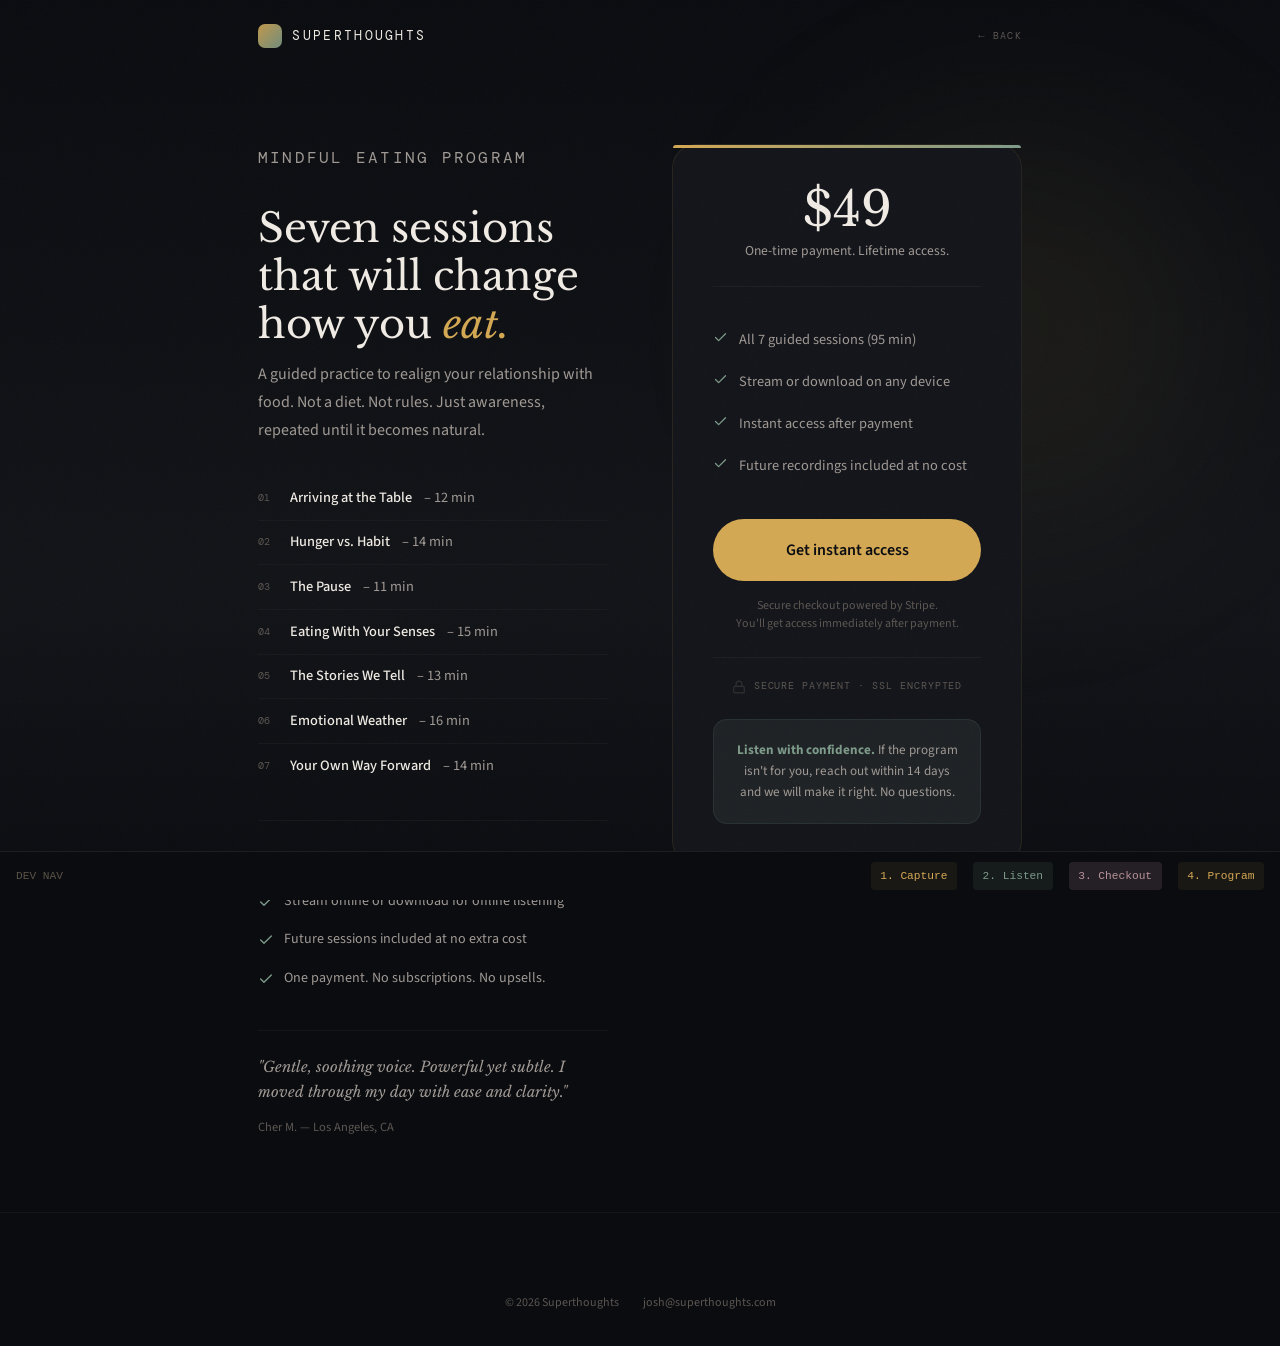
==== checkout.html @ 3130cc43 "Initial commit — Mindful Eating by Superthoughts Premium redesign of the Superthoughts Mindful Eatin" ====
<!DOCTYPE html>
<html lang="en">
<head>
  <meta charset="UTF-8">
  <meta name="viewport" content="width=device-width, initial-scale=1.0">
  <title>Enroll in Mindful Eating — Superthoughts</title>
  <meta name="description" content="Get lifetime access to all 7 guided mindful eating sessions for $49.">
  <link rel="preconnect" href="https://fonts.googleapis.com">
  <link rel="preconnect" href="https://fonts.gstatic.com" crossorigin>
  <link href="https://fonts.googleapis.com/css2?family=Libre+Baskerville:ital,wght@0,400;0,700;1,400&family=DM+Mono:wght@400;500&family=Source+Sans+3:wght@400;500;600&display=swap" rel="stylesheet">
  <link rel="stylesheet" href="style.css">
  <style>
    body {
      background-image: linear-gradient(180deg, var(--bg) 0%, #0e1014 35%, #121418 65%, var(--bg) 100%);
      background-attachment: fixed;
      min-height: 100vh;
      display: flex;
      flex-direction: column;
    }

    .checkout-hero {
      flex: 1;
      display: flex;
      align-items: center;
      padding: clamp(3rem, 8vh, 5rem) 0;
      position: relative;
    }

    .checkout-grid {
      display: grid;
      grid-template-columns: 1fr 1fr;
      gap: clamp(2.5rem, 5vw, 4rem);
      align-items: start;
      position: relative;
    }

    /* Left */
    .checkout-info-tag {
      font-family: var(--font-mono);
      font-size: 0.65rem;
      text-transform: uppercase;
      letter-spacing: 0.14em;
      color: var(--amber);
      margin-bottom: 1.25rem;
    }

    .checkout-info h1 {
      font-family: var(--font-display);
      font-size: clamp(1.75rem, 3.5vw, 2.5rem);
      font-weight: 400;
      line-height: 1.2;
      margin-bottom: 0.75rem;
    }

    .checkout-info h1 em { font-style: italic; color: var(--amber); }

    .checkout-info > p {
      font-size: 1rem;
      color: var(--text-muted);
      line-height: 1.75;
      margin-bottom: 2rem;
    }

    .checkout-sessions { list-style: none; margin-bottom: 2rem; }

    .checkout-sessions li {
      padding: 0.6rem 0;
      font-size: 0.9rem;
      color: var(--text-muted);
      display: flex;
      align-items: center;
      gap: 0.75rem;
      border-bottom: 1px solid rgba(240, 235, 228, 0.03);
    }

    .checkout-sessions li:last-child { border-bottom: none; }

    .checkout-sessions li span {
      font-family: var(--font-mono);
      font-size: 0.6rem;
      color: var(--text-faint);
      width: 20px;
    }

    .checkout-sessions li strong { color: var(--text); font-weight: 500; }

    .checkout-perks { list-style: none; padding-top: 1.5rem; border-top: 1px solid rgba(240, 235, 228, 0.04); }

    .checkout-perks li {
      padding: 0.45rem 0;
      font-size: 0.88rem;
      color: var(--text-muted);
      display: flex;
      align-items: center;
      gap: 0.65rem;
    }

    .checkout-perks li svg { color: var(--sage); flex-shrink: 0; }

    .checkout-quote {
      margin-top: 2rem;
      padding-top: 1.5rem;
      border-top: 1px solid rgba(240, 235, 228, 0.04);
    }

    .checkout-quote blockquote {
      font-family: var(--font-display);
      font-size: 0.92rem;
      font-style: italic;
      color: var(--text-muted);
      line-height: 1.7;
      margin-bottom: 0.5rem;
    }

    .checkout-quote cite { font-style: normal; font-size: 0.78rem; color: var(--text-faint); }

    /* Right - Purchase card */
    .purchase-card {
      background: var(--bg-card);
      border: 1px solid rgba(212, 168, 83, 0.1);
      border-radius: 24px;
      padding: clamp(2rem, 4vw, 2.5rem);
      position: sticky;
      top: 2rem;
    }

    .purchase-card::before {
      content: '';
      position: absolute;
      top: 0; left: 0; right: 0;
      height: 3px;
      background: linear-gradient(90deg, var(--amber), var(--sage));
      border-radius: 24px 24px 0 0;
    }

    .purchase-header {
      text-align: center;
      margin-bottom: 2rem;
      padding-bottom: 1.5rem;
      border-bottom: 1px solid rgba(240, 235, 228, 0.04);
    }

    .purchase-price {
      font-family: var(--font-display);
      font-size: 3rem;
      font-weight: 400;
      color: var(--text);
      line-height: 1;
      margin-bottom: 0.35rem;
    }

    .purchase-price-note { font-size: 0.85rem; color: var(--text-muted); }

    .purchase-includes { list-style: none; margin-bottom: 2rem; }

    .purchase-includes li {
      padding: 0.55rem 0;
      font-size: 0.9rem;
      color: var(--text-muted);
      display: flex;
      align-items: flex-start;
      gap: 0.7rem;
    }

    .purchase-includes li svg { color: var(--sage); flex-shrink: 0; margin-top: 0.15rem; }

    .stripe-btn {
      display: block;
      width: 100%;
      padding: 1.1rem;
      border-radius: 60px;
      background: var(--amber);
      color: var(--bg);
      font-family: var(--font-body);
      font-size: 1rem;
      font-weight: 600;
      text-align: center;
      border: none;
      cursor: pointer;
      transition: transform 0.2s var(--ease), box-shadow 0.2s;
      margin-bottom: 1rem;
    }

    .stripe-btn:hover {
      transform: translateY(-2px);
      box-shadow: 0 8px 40px rgba(212, 168, 83, 0.3);
    }

    .stripe-note {
      text-align: center;
      font-size: 0.75rem;
      color: var(--text-faint);
      line-height: 1.5;
    }

    .stripe-badge {
      display: flex;
      align-items: center;
      justify-content: center;
      gap: 0.5rem;
      margin-top: 1.5rem;
      padding-top: 1.25rem;
      border-top: 1px solid rgba(240, 235, 228, 0.04);
      font-family: var(--font-mono);
      font-size: 0.6rem;
      text-transform: uppercase;
      letter-spacing: 0.1em;
      color: var(--text-faint);
    }

    .stripe-badge svg { opacity: 0.4; }

    .guarantee {
      margin-top: 1.5rem;
      padding: 1.25rem;
      background: var(--sage-deep);
      border: 1px solid rgba(125, 155, 138, 0.12);
      border-radius: 14px;
      text-align: center;
    }

    .guarantee p { font-size: 0.82rem; color: var(--text-muted); line-height: 1.6; }
    .guarantee strong { color: var(--sage); }

    @media (max-width: 768px) {
      .checkout-grid { grid-template-columns: 1fr; }
      .purchase-card { position: static; order: -1; }
    }
  </style>
</head>
<body>

  <!-- Nav -->
  <nav class="nav" style="position: relative;">
    <div class="nav-inner" style="max-width:860px;">
      <a href="index.html" class="logo">
        <div class="logo-mark" style="width:24px;height:24px;border-radius:7px;"></div>
        <span class="logo-text" style="font-size:0.8rem;">Superthoughts</span>
      </a>
      <a href="free-session.html" style="font-family:var(--font-mono);font-size:0.65rem;text-transform:uppercase;letter-spacing:0.12em;color:var(--text-faint);transition:color 0.3s;">&larr; Back</a>
    </div>
  </nav>

  <!-- Checkout -->
  <section class="checkout-hero">
    <div class="glow glow--amber" style="top: 5%; right: 5%; width: 400px; height: 400px;"></div>
    <div class="container" style="max-width: 860px;">
      <div class="checkout-grid">

        <div class="checkout-info">
          <p class="checkout-info-tag">Mindful Eating Program</p>
          <h1>Seven sessions that will change how you <em>eat.</em></h1>
          <p>A guided practice to realign your relationship with food. Not a diet. Not rules. Just awareness, repeated until it becomes natural.</p>

          <ul class="checkout-sessions">
            <li><span>01</span> <strong>Arriving at the Table</strong> &ndash; 12 min</li>
            <li><span>02</span> <strong>Hunger vs. Habit</strong> &ndash; 14 min</li>
            <li><span>03</span> <strong>The Pause</strong> &ndash; 11 min</li>
            <li><span>04</span> <strong>Eating With Your Senses</strong> &ndash; 15 min</li>
            <li><span>05</span> <strong>The Stories We Tell</strong> &ndash; 13 min</li>
            <li><span>06</span> <strong>Emotional Weather</strong> &ndash; 16 min</li>
            <li><span>07</span> <strong>Your Own Way Forward</strong> &ndash; 14 min</li>
          </ul>

          <ul class="checkout-perks">
            <li><svg width="16" height="16" viewBox="0 0 24 24" fill="none" stroke="currentColor" stroke-width="2" stroke-linecap="round" stroke-linejoin="round"><polyline points="20 6 9 17 4 12"></polyline></svg>Lifetime access &ndash; listen as many times as you want</li>
            <li><svg width="16" height="16" viewBox="0 0 24 24" fill="none" stroke="currentColor" stroke-width="2" stroke-linecap="round" stroke-linejoin="round"><polyline points="20 6 9 17 4 12"></polyline></svg>Stream online or download for offline listening</li>
            <li><svg width="16" height="16" viewBox="0 0 24 24" fill="none" stroke="currentColor" stroke-width="2" stroke-linecap="round" stroke-linejoin="round"><polyline points="20 6 9 17 4 12"></polyline></svg>Future sessions included at no extra cost</li>
            <li><svg width="16" height="16" viewBox="0 0 24 24" fill="none" stroke="currentColor" stroke-width="2" stroke-linecap="round" stroke-linejoin="round"><polyline points="20 6 9 17 4 12"></polyline></svg>One payment. No subscriptions. No upsells.</li>
          </ul>

          <div class="checkout-quote">
            <blockquote>"Gentle, soothing voice. Powerful yet subtle. I moved through my day with ease and clarity."</blockquote>
            <cite>Cher M. &mdash; Los Angeles, CA</cite>
          </div>
        </div>

        <div class="purchase-card">
          <div class="purchase-header">
            <div class="purchase-price">$49</div>
            <p class="purchase-price-note">One-time payment. Lifetime access.</p>
          </div>

          <ul class="purchase-includes">
            <li><svg width="15" height="15" viewBox="0 0 24 24" fill="none" stroke="currentColor" stroke-width="2" stroke-linecap="round" stroke-linejoin="round"><polyline points="20 6 9 17 4 12"></polyline></svg>All 7 guided sessions (95 min)</li>
            <li><svg width="15" height="15" viewBox="0 0 24 24" fill="none" stroke="currentColor" stroke-width="2" stroke-linecap="round" stroke-linejoin="round"><polyline points="20 6 9 17 4 12"></polyline></svg>Stream or download on any device</li>
            <li><svg width="15" height="15" viewBox="0 0 24 24" fill="none" stroke="currentColor" stroke-width="2" stroke-linecap="round" stroke-linejoin="round"><polyline points="20 6 9 17 4 12"></polyline></svg>Instant access after payment</li>
            <li><svg width="15" height="15" viewBox="0 0 24 24" fill="none" stroke="currentColor" stroke-width="2" stroke-linecap="round" stroke-linejoin="round"><polyline points="20 6 9 17 4 12"></polyline></svg>Future recordings included at no cost</li>
          </ul>

          <a href="#stripe-payment-link-goes-here" class="stripe-btn">Get instant access</a>

          <p class="stripe-note">Secure checkout powered by Stripe.<br>You'll get access immediately after payment.</p>

          <div class="stripe-badge">
            <svg width="14" height="14" viewBox="0 0 24 24" fill="none" stroke="currentColor" stroke-width="2" stroke-linecap="round" stroke-linejoin="round"><rect x="3" y="11" width="18" height="11" rx="2" ry="2"/><path d="M7 11V7a5 5 0 0110 0v4"/></svg>
            Secure payment &middot; SSL encrypted
          </div>

          <div class="guarantee">
            <p><strong>Listen with confidence.</strong> If the program isn't for you, reach out within 14 days and we will make it right. No questions.</p>
          </div>
        </div>

      </div>
    </div>
  </section>

  <footer class="footer">
    <div class="container" style="max-width: 860px;">
      <div class="footer-bottom" style="justify-content: center; gap: 1.5rem;">
        <p>&copy; 2026 Superthoughts</p>
        <p>josh@superthoughts.com</p>
      </div>
    </div>
  </footer>

  <!-- DEV NAV -->
  <div style="position:fixed;bottom:0;left:0;right:0;background:#0a0c10;border-top:1px solid rgba(240,235,228,0.08);padding:0.6rem 1rem;display:flex;gap:1rem;align-items:center;z-index:9999;font-family:monospace;font-size:0.7rem;">
    <span style="color:#5c5347;margin-right:auto;">DEV NAV</span>
    <a href="index.html" style="color:#d4a853;padding:0.3rem 0.6rem;background:rgba(212,168,83,0.08);border-radius:4px;">1. Capture</a>
    <a href="free-session.html" style="color:#7d9b8a;padding:0.3rem 0.6rem;background:rgba(125,155,138,0.1);border-radius:4px;">2. Listen</a>
    <a href="checkout.html" style="color:#b8929a;padding:0.3rem 0.6rem;background:rgba(184,146,154,0.15);border-radius:4px;">3. Checkout</a>
    <a href="my-program.html" style="color:#d4a853;padding:0.3rem 0.6rem;background:rgba(212,168,83,0.08);border-radius:4px;">4. Program</a>
  </div>

</body>
</html>
---- style.css ----
/* =============================================
   SUPERTHOUGHTS — MINDFUL EATING
   Premium warm-dark design system
   ============================================= */

:root {
  /* Deep dark palette — warm but not brown */
  --bg: #0a0c10;
  --bg-alt: #0e1014;
  --bg-card: #13151a;
  --bg-elevated: #1a1c22;
  --bg-glass: rgba(19, 21, 26, 0.7);

  /* Text */
  --text: #f0ebe4;
  --text-muted: #a09994;
  --text-faint: #5c5651;

  /* Accents */
  --amber: #d4a853;
  --amber-light: #e8c677;
  --amber-deep: rgba(212, 168, 83, 0.12);
  --sage: #7d9b8a;
  --sage-deep: rgba(125, 155, 138, 0.1);
  --rose: #b8929a;
  --rose-deep: rgba(184, 146, 154, 0.08);

  /* Typography */
  --font-display: 'Libre Baskerville', Georgia, serif;
  --font-body: 'Source Sans 3', -apple-system, sans-serif;
  --font-mono: 'DM Mono', 'IBM Plex Mono', monospace;

  /* Motion */
  --ease: cubic-bezier(0.16, 1, 0.3, 1);
  --ease-smooth: cubic-bezier(0.45, 0, 0.15, 1);
  --ease-out: cubic-bezier(0, 0, 0.2, 1);

  /* Spacing */
  --section-pad: clamp(5rem, 12vw, 9rem);
}

/* ===== RESET ===== */
*, *::before, *::after { margin: 0; padding: 0; box-sizing: border-box; }

html {
  scroll-behavior: smooth;
  -webkit-font-smoothing: antialiased;
  -moz-osx-font-smoothing: grayscale;
}

body {
  font-family: var(--font-body);
  color: var(--text);
  background: var(--bg);
  line-height: 1.7;
  overflow-x: hidden;
}

img { max-width: 100%; height: auto; display: block; }
a { text-decoration: none; color: inherit; }
button { font-family: inherit; cursor: pointer; border: none; background: none; }

/* ===== FILM GRAIN OVERLAY ===== */
body::after {
  content: '';
  position: fixed;
  inset: 0;
  z-index: 9998;
  pointer-events: none;
  opacity: 0.025;
  background-image: url("data:image/svg+xml,%3Csvg viewBox='0 0 256 256' xmlns='http://www.w3.org/2000/svg'%3E%3Cfilter id='noise'%3E%3CfeTurbulence type='fractalNoise' baseFrequency='0.9' numOctaves='4' stitchTiles='stitch'/%3E%3C/filter%3E%3Crect width='100%25' height='100%25' filter='url(%23noise)'/%3E%3C/svg%3E");
  background-repeat: repeat;
  background-size: 256px;
}

/* ===== LAYOUT ===== */
.container {
  max-width: 1200px;
  margin: 0 auto;
  padding: 0 clamp(1.5rem, 5vw, 3rem);
}

.container--narrow { max-width: 800px; }
.container--tight { max-width: 640px; }
.container--wide { max-width: 1400px; }

/* ===== TYPOGRAPHY ===== */
.tag {
  font-family: var(--font-mono);
  font-size: 0.68rem;
  font-weight: 500;
  text-transform: uppercase;
  letter-spacing: 0.2em;
  color: var(--amber);
}

.headline {
  font-family: var(--font-display);
  font-weight: 400;
  line-height: 1.05;
  color: var(--text);
  letter-spacing: -0.025em;
}

.headline--hero { font-size: clamp(3.5rem, 8vw, 7rem); line-height: 0.95; }
.headline--xl { font-size: clamp(3rem, 7vw, 5.5rem); }
.headline--lg { font-size: clamp(2.25rem, 5vw, 3.75rem); }
.headline--md { font-size: clamp(1.75rem, 3.5vw, 2.75rem); }
.headline--sm { font-size: clamp(1.5rem, 2.5vw, 2rem); }

.headline em {
  font-style: italic;
  color: var(--amber);
}

.body-lg {
  font-size: clamp(1.1rem, 1.6vw, 1.3rem);
  color: var(--text-muted);
  line-height: 1.8;
}

.body-xl {
  font-family: var(--font-display);
  font-size: clamp(1.3rem, 2.2vw, 1.75rem);
  color: var(--text-muted);
  line-height: 1.55;
  font-weight: 400;
}

/* ===== BUTTONS ===== */
.btn {
  display: inline-flex;
  align-items: center;
  gap: 0.6rem;
  padding: 1rem 2.5rem;
  border-radius: 60px;
  font-size: 0.92rem;
  font-weight: 600;
  border: 1.5px solid transparent;
  transition: all 0.4s var(--ease);
  position: relative;
  overflow: hidden;
}

.btn--primary {
  background: var(--amber);
  color: var(--bg);
  border-color: var(--amber);
}

.btn--primary:hover {
  background: var(--amber-light);
  border-color: var(--amber-light);
  transform: translateY(-2px);
  box-shadow: 0 8px 40px rgba(212, 168, 83, 0.3);
}

.btn--outline {
  background: transparent;
  color: var(--text);
  border-color: var(--text-faint);
}

.btn--outline:hover {
  border-color: var(--amber);
  color: var(--amber);
}

.btn--ghost {
  background: rgba(212, 168, 83, 0.08);
  color: var(--amber);
  border-color: rgba(212, 168, 83, 0.2);
}

.btn--ghost:hover {
  background: rgba(212, 168, 83, 0.15);
  border-color: rgba(212, 168, 83, 0.35);
}

.btn--full { width: 100%; justify-content: center; }
.btn--lg { padding: 1.15rem 3rem; font-size: 1rem; }

.btn-arrow {
  transition: transform 0.3s var(--ease);
  font-size: 1.1em;
}

.btn:hover .btn-arrow { transform: translateX(4px); }

/* ===== NAVIGATION ===== */
.nav {
  position: fixed;
  top: 0;
  left: 0;
  right: 0;
  z-index: 1000;
  padding: 1.5rem 0;
  transition: all 0.5s var(--ease);
}

.nav.scrolled {
  background: rgba(11, 10, 8, 0.92);
  backdrop-filter: blur(24px);
  -webkit-backdrop-filter: blur(24px);
  padding: 0.85rem 0;
  border-bottom: 1px solid rgba(240, 235, 228, 0.04);
}

.nav-inner {
  max-width: 1400px;
  margin: 0 auto;
  padding: 0 clamp(1.5rem, 5vw, 3rem);
  display: flex;
  align-items: center;
  justify-content: space-between;
}

.logo {
  display: flex;
  align-items: center;
  gap: 0.65rem;
  z-index: 10;
}

.logo-mark {
  width: 32px;
  height: 32px;
  border-radius: 10px;
  background: linear-gradient(135deg, var(--amber), var(--sage));
  opacity: 0.9;
}

.logo-text {
  font-family: var(--font-mono);
  font-size: 0.85rem;
  color: var(--text);
  letter-spacing: 0.18em;
  text-transform: uppercase;
}

.nav-links {
  display: flex;
  align-items: center;
  gap: 2.5rem;
}

.nav-links a {
  font-size: 0.85rem;
  font-weight: 500;
  color: var(--text-muted);
  transition: color 0.3s;
}

.nav-links a:hover { color: var(--text); }

.nav-cta {
  background: var(--amber) !important;
  color: var(--bg) !important;
  padding: 0.55rem 1.5rem !important;
  border-radius: 50px;
  font-weight: 600 !important;
  transition: all 0.3s var(--ease) !important;
}

.nav-cta:hover {
  background: var(--amber-light) !important;
  transform: translateY(-1px);
}

.hamburger {
  display: none;
  flex-direction: column;
  gap: 5px;
  background: none;
  border: none;
  padding: 4px;
  z-index: 10;
}

.hamburger span {
  width: 24px;
  height: 1.5px;
  background: var(--text);
  border-radius: 2px;
  transition: all 0.3s var(--ease);
}

/* ===== HERO ===== */
.hero {
  position: relative;
  min-height: 100vh;
  display: flex;
  align-items: center;
  overflow: hidden;
  padding: clamp(8rem, 18vh, 12rem) 0 clamp(4rem, 10vh, 8rem);
}

.hero--short {
  min-height: auto;
  padding: clamp(9rem, 16vh, 12rem) 0 clamp(4rem, 8vh, 6rem);
}

/* Organic glow orbs */
.glow {
  position: absolute;
  border-radius: 50%;
  filter: blur(100px);
  pointer-events: none;
}

.glow--amber {
  width: 500px;
  height: 500px;
  background: rgba(212, 168, 83, 0.07);
  animation: glowDrift 14s ease-in-out infinite;
}

.glow--sage {
  width: 400px;
  height: 400px;
  background: rgba(125, 155, 138, 0.05);
  animation: glowDrift 18s ease-in-out infinite reverse;
}

.glow--rose {
  width: 350px;
  height: 350px;
  background: rgba(184, 146, 154, 0.04);
  animation: glowDrift 12s ease-in-out infinite 3s;
}

@keyframes glowDrift {
  0%, 100% { transform: translate(0, 0) scale(1); }
  25% { transform: translate(30px, -40px) scale(1.08); }
  50% { transform: translate(-20px, 20px) scale(0.95); }
  75% { transform: translate(15px, 10px) scale(1.05); }
}

/* Dot grid texture */
.hero::before {
  content: '';
  position: absolute;
  inset: 0;
  background-image: radial-gradient(circle, rgba(240, 235, 228, 0.02) 1px, transparent 1px);
  background-size: 48px 48px;
  pointer-events: none;
}

.hero-content {
  position: relative;
  z-index: 2;
}

.hero-content .tag { margin-bottom: 1.75rem; }
.hero-content .headline { margin-bottom: 1.5rem; }

.hero-sub {
  max-width: 540px;
  margin-bottom: 2.5rem;
}

.hero-actions {
  display: flex;
  gap: 1rem;
  flex-wrap: wrap;
  align-items: center;
}

/* ===== MARQUEE / TRUST STRIP ===== */
.marquee {
  padding: 1.25rem 0;
  background: var(--bg-alt);
  border-top: 1px solid rgba(240, 235, 228, 0.03);
  border-bottom: 1px solid rgba(240, 235, 228, 0.03);
  overflow: hidden;
}

.marquee-track {
  display: flex;
  width: max-content;
  animation: marqueeScroll 35s linear infinite;
}

.marquee-content {
  display: flex;
  align-items: center;
  gap: 3rem;
  padding-right: 3rem;
  white-space: nowrap;
}

.marquee-content span {
  font-family: var(--font-mono);
  font-size: 0.7rem;
  text-transform: uppercase;
  letter-spacing: 0.14em;
  color: var(--text-faint);
}

.marquee-dot {
  width: 4px;
  height: 4px;
  border-radius: 50%;
  background: var(--amber);
  opacity: 0.4;
  flex-shrink: 0;
}

@keyframes marqueeScroll {
  0% { transform: translateX(0); }
  100% { transform: translateX(-50%); }
}

/* ===== EDITORIAL SECTION ===== */
.editorial {
  padding: var(--section-pad) 0;
}

.editorial-split {
  display: grid;
  grid-template-columns: 1fr 1fr;
  gap: clamp(3rem, 6vw, 6rem);
  align-items: start;
}

.editorial-lead {
  font-family: var(--font-display);
  font-size: clamp(1.4rem, 2.5vw, 2rem);
  line-height: 1.45;
  color: var(--text);
}

.editorial-body p {
  color: var(--text-muted);
  font-size: 1.08rem;
  line-height: 1.85;
  margin-bottom: 1.25rem;
}

/* ===== STATS ===== */
.stats-row {
  display: grid;
  grid-template-columns: repeat(3, 1fr);
  gap: 2rem;
  padding: clamp(4rem, 8vw, 6rem) 0;
  border-top: 1px solid rgba(240, 235, 228, 0.05);
  border-bottom: 1px solid rgba(240, 235, 228, 0.05);
}

.stat { text-align: center; }

.stat-value {
  font-family: var(--font-display);
  font-size: clamp(2.5rem, 5vw, 4rem);
  color: var(--amber);
  line-height: 1;
  margin-bottom: 0.5rem;
}

.stat-label {
  font-size: 0.88rem;
  color: var(--text-muted);
}

/* ===== FEATURE CARDS / PILLARS ===== */
.pillars {
  padding: var(--section-pad) 0;
  background: var(--bg-alt);
}

.pillars-header { margin-bottom: clamp(3rem, 6vw, 5rem); }

.pillars-grid {
  display: grid;
  grid-template-columns: repeat(3, 1fr);
  gap: 1.5rem;
}

.pillar {
  background: var(--bg-card);
  border: 1px solid rgba(240, 235, 228, 0.04);
  border-radius: 20px;
  padding: 2.5rem 2rem;
  transition: all 0.5s var(--ease);
  position: relative;
  overflow: hidden;
}

.pillar::before {
  content: '';
  position: absolute;
  top: 0; left: 0; right: 0;
  height: 2px;
  background: linear-gradient(90deg, var(--amber), var(--sage));
  opacity: 0;
  transition: opacity 0.5s;
}

.pillar:hover {
  transform: translateY(-6px);
  border-color: rgba(212, 168, 83, 0.12);
  box-shadow: 0 20px 60px rgba(0,0,0,0.4);
}

.pillar:hover::before { opacity: 1; }

.pillar-number {
  font-family: var(--font-mono);
  font-size: 0.68rem;
  color: var(--amber);
  letter-spacing: 0.1em;
  margin-bottom: 1.5rem;
  opacity: 0.6;
}

.pillar h3 {
  font-family: var(--font-display);
  font-size: 1.3rem;
  color: var(--text);
  margin-bottom: 0.85rem;
  font-weight: 400;
}

.pillar p {
  font-size: 0.92rem;
  color: var(--text-muted);
  line-height: 1.8;
}

/* ===== SESSIONS LIST ===== */
.sessions { padding: var(--section-pad) 0; }

.sessions-header {
  max-width: 600px;
  margin-bottom: clamp(3rem, 6vw, 5rem);
}

.session-list {
  display: flex;
  flex-direction: column;
  gap: 1px;
  background: rgba(240, 235, 228, 0.03);
  border-radius: 20px;
  overflow: hidden;
}

.session-item {
  display: grid;
  grid-template-columns: auto 1fr auto;
  gap: 1.5rem;
  align-items: center;
  padding: 1.5rem 2rem;
  background: var(--bg-card);
  transition: background 0.3s;
}

.session-item:hover { background: var(--bg-elevated); }

.session-num {
  font-family: var(--font-mono);
  font-size: 0.72rem;
  color: var(--text-faint);
  width: 2rem;
}

.session-info h4 {
  font-family: var(--font-display);
  font-size: 1.1rem;
  font-weight: 400;
  color: var(--text);
  margin-bottom: 0.2rem;
}

.session-info p {
  font-size: 0.85rem;
  color: var(--text-muted);
}

.session-meta {
  font-family: var(--font-mono);
  font-size: 0.72rem;
  color: var(--text-faint);
  text-align: right;
}

/* ===== TESTIMONIALS ===== */
.testimonials {
  padding: var(--section-pad) 0;
  background: var(--bg-alt);
}

.testimonials-header {
  text-align: center;
  margin-bottom: clamp(3rem, 6vw, 5rem);
}

.testimonials-grid {
  display: grid;
  grid-template-columns: repeat(3, 1fr);
  gap: 1.5rem;
}

.testimonial {
  background: var(--bg-card);
  border: 1px solid rgba(240, 235, 228, 0.04);
  border-radius: 20px;
  padding: 2.5rem;
  transition: transform 0.4s var(--ease), box-shadow 0.4s var(--ease);
}

.testimonial:hover {
  transform: translateY(-4px);
  box-shadow: 0 16px 48px rgba(0,0,0,0.3);
}

.testimonial-stars {
  color: var(--amber);
  font-size: 0.85rem;
  letter-spacing: 3px;
  margin-bottom: 1.25rem;
}

.testimonial blockquote {
  font-size: 1rem;
  color: var(--text-muted);
  line-height: 1.8;
  margin-bottom: 1.5rem;
  font-style: normal;
}

.testimonial blockquote strong { color: var(--text); }

.testimonial-author { font-size: 0.85rem; }

.testimonial-author strong {
  color: var(--text);
  display: block;
  margin-bottom: 0.1rem;
}

.testimonial-author span {
  color: var(--text-faint);
  font-size: 0.78rem;
}

/* ===== PRICING ===== */
.pricing {
  padding: var(--section-pad) 0;
  background: var(--bg-alt);
}

.pricing-card {
  max-width: 560px;
  margin: 0 auto;
  background: var(--bg-card);
  border: 1px solid rgba(212, 168, 83, 0.08);
  border-radius: 24px;
  padding: clamp(2.5rem, 5vw, 3.5rem);
  text-align: center;
  position: relative;
  overflow: hidden;
}

.pricing-card::before {
  content: '';
  position: absolute;
  top: 0; left: 0; right: 0;
  height: 3px;
  background: linear-gradient(90deg, var(--amber), var(--sage), var(--rose));
}

.pricing-amount {
  font-family: var(--font-display);
  font-size: clamp(3rem, 5vw, 4rem);
  color: var(--text);
  margin: 1.5rem 0 0.5rem;
}

.pricing-period {
  font-size: 0.88rem;
  color: var(--text-muted);
  margin-bottom: 2rem;
}

.pricing-features {
  list-style: none;
  text-align: left;
  margin-bottom: 2.5rem;
}

.pricing-features li {
  padding: 0.65rem 0;
  font-size: 0.92rem;
  color: var(--text-muted);
  border-bottom: 1px solid rgba(240, 235, 228, 0.03);
  display: flex;
  align-items: center;
  gap: 0.75rem;
}

.pricing-features li::before {
  content: '';
  width: 6px;
  height: 6px;
  border-radius: 50%;
  background: var(--sage);
  flex-shrink: 0;
}

/* ===== FAQ ===== */
.faq { padding: var(--section-pad) 0; }

.faq-header {
  text-align: center;
  margin-bottom: clamp(3rem, 6vw, 4rem);
}

.faq-list { max-width: 720px; margin: 0 auto; }

.faq-item { border-bottom: 1px solid rgba(240, 235, 228, 0.05); }

.faq-question {
  width: 100%;
  background: none;
  border: none;
  color: var(--text);
  font-family: var(--font-display);
  font-size: 1.12rem;
  text-align: left;
  padding: 1.5rem 0;
  display: flex;
  justify-content: space-between;
  align-items: center;
  gap: 1rem;
  transition: color 0.3s;
}

.faq-question:hover { color: var(--amber); }

.faq-icon {
  width: 24px;
  height: 24px;
  border-radius: 50%;
  border: 1px solid var(--text-faint);
  display: flex;
  align-items: center;
  justify-content: center;
  flex-shrink: 0;
  font-size: 0.9rem;
  color: var(--text-faint);
  transition: all 0.3s;
}

.faq-item.open .faq-icon {
  background: var(--amber);
  border-color: var(--amber);
  color: var(--bg);
  transform: rotate(45deg);
}

.faq-answer {
  max-height: 0;
  overflow: hidden;
  transition: max-height 0.4s var(--ease);
}

.faq-answer-inner {
  padding-bottom: 1.5rem;
  font-size: 0.97rem;
  color: var(--text-muted);
  line-height: 1.8;
}

/* ===== FORM STYLES ===== */
.form-card {
  background: var(--bg-card);
  border: 1px solid rgba(240, 235, 228, 0.06);
  border-radius: 24px;
  padding: clamp(2rem, 4vw, 3rem);
}

.form-group { margin-bottom: 1.25rem; }

.form-group label {
  display: block;
  font-size: 0.8rem;
  font-weight: 500;
  color: var(--text-muted);
  margin-bottom: 0.4rem;
  letter-spacing: 0.03em;
}

.form-group input,
.form-group select,
.form-group textarea {
  width: 100%;
  padding: 0.9rem 1.1rem;
  border: 1.5px solid rgba(240, 235, 228, 0.08);
  border-radius: 12px;
  font-family: var(--font-body);
  font-size: 0.92rem;
  color: var(--text);
  background: var(--bg-elevated);
  transition: border-color 0.3s, box-shadow 0.3s;
  outline: none;
}

.form-group input::placeholder,
.form-group textarea::placeholder {
  color: var(--text-faint);
}

.form-group input:focus,
.form-group select:focus,
.form-group textarea:focus {
  border-color: var(--amber);
  box-shadow: 0 0 0 3px rgba(212, 168, 83, 0.08);
}

/* ===== CTA SECTION ===== */
.cta-section {
  padding: var(--section-pad) 0;
  text-align: center;
  position: relative;
}

.cta-section .headline { margin-bottom: 1.25rem; }

.cta-section .body-lg {
  max-width: 520px;
  margin: 0 auto 2.5rem;
}

/* ===== FOOTER ===== */
.footer {
  background: var(--bg);
  border-top: 1px solid rgba(240, 235, 228, 0.04);
  padding: 3rem 0 2rem;
}

.footer-inner {
  display: flex;
  justify-content: space-between;
  align-items: center;
  gap: 2rem;
}

.footer-tagline {
  font-size: 0.82rem;
  color: var(--text-faint);
  line-height: 1.6;
}

.footer-links {
  display: flex;
  gap: 2rem;
}

.footer-links a {
  font-size: 0.82rem;
  color: var(--text-faint);
  transition: color 0.3s;
}

.footer-links a:hover { color: var(--amber); }

.footer-bottom {
  padding-top: 2rem;
  display: flex;
  justify-content: space-between;
  align-items: center;
  font-size: 0.75rem;
  color: var(--text-faint);
}

/* ===== SCROLL ANIMATIONS ===== */
.reveal {
  opacity: 0;
  transform: translateY(32px);
  transition: opacity 0.8s var(--ease-out), transform 0.8s var(--ease-out);
}

.reveal.visible {
  opacity: 1;
  transform: translateY(0);
}

.reveal-delay-1 { transition-delay: 0.12s; }
.reveal-delay-2 { transition-delay: 0.24s; }
.reveal-delay-3 { transition-delay: 0.36s; }
.reveal-delay-4 { transition-delay: 0.48s; }

/* Text reveal */
.text-reveal {
  overflow: hidden;
}

.text-reveal-inner {
  transform: translateY(110%);
  transition: transform 0.9s var(--ease);
}

.text-reveal.visible .text-reveal-inner {
  transform: translateY(0);
}

/* Horizontal rule accent */
.hr-accent {
  width: 48px;
  height: 2px;
  background: linear-gradient(90deg, var(--amber), transparent);
  border: none;
  margin: 2rem 0;
}

/* ===== PULL QUOTE ===== */
.pull-quote {
  padding: var(--section-pad) 0;
  text-align: center;
  position: relative;
}

.pull-quote blockquote {
  font-family: var(--font-display);
  font-size: clamp(1.5rem, 3vw, 2.5rem);
  color: var(--text);
  line-height: 1.45;
  font-style: italic;
  max-width: 700px;
  margin: 0 auto 1.5rem;
}

.pull-quote blockquote em {
  font-style: italic;
  color: var(--amber);
}

.pull-quote cite {
  font-style: normal;
  font-size: 0.88rem;
  color: var(--text-faint);
  font-family: var(--font-mono);
  letter-spacing: 0.06em;
}

/* ===== SOCIAL PROOF BAR ===== */
.proof-bar {
  display: flex;
  align-items: center;
  gap: 2rem;
  flex-wrap: wrap;
}

.proof-stat {
  display: flex;
  flex-direction: column;
}

.proof-stat-value {
  font-family: var(--font-display);
  font-size: 1.75rem;
  color: var(--text);
  line-height: 1;
}

.proof-stat-label {
  font-size: 0.78rem;
  color: var(--text-faint);
  margin-top: 0.25rem;
}

.proof-divider {
  width: 1px;
  height: 32px;
  background: rgba(240, 235, 228, 0.08);
}

/* ===== RESPONSIVE ===== */
@media (max-width: 1024px) {
  .pillars-grid { grid-template-columns: repeat(2, 1fr); }
  .testimonials-grid { grid-template-columns: repeat(2, 1fr); }
}

@media (max-width: 768px) {
  .hamburger { display: flex; }

  .nav-links {
    position: fixed;
    inset: 0;
    background: var(--bg);
    flex-direction: column;
    justify-content: center;
    align-items: center;
    gap: 2rem;
    opacity: 0;
    pointer-events: none;
    transition: opacity 0.3s;
  }

  .nav-links.open { opacity: 1; pointer-events: all; }
  .nav-links a { font-size: 1.2rem; color: var(--text) !important; }

  .hamburger.open span:nth-child(1) { transform: rotate(45deg) translate(5px, 5px); }
  .hamburger.open span:nth-child(2) { opacity: 0; }
  .hamburger.open span:nth-child(3) { transform: rotate(-45deg) translate(5px, -5px); }

  .editorial-split { grid-template-columns: 1fr; gap: 2rem; }
  .stats-row { grid-template-columns: 1fr; gap: 2.5rem; }
  .pillars-grid { grid-template-columns: 1fr; }
  .testimonials-grid { grid-template-columns: 1fr; }

  .hero-actions { flex-direction: column; }
  .hero-actions .btn { width: 100%; justify-content: center; }

  .footer-inner { flex-direction: column; text-align: center; }
  .footer-bottom { flex-direction: column; gap: 0.5rem; text-align: center; }

  .proof-bar { justify-content: center; }
}
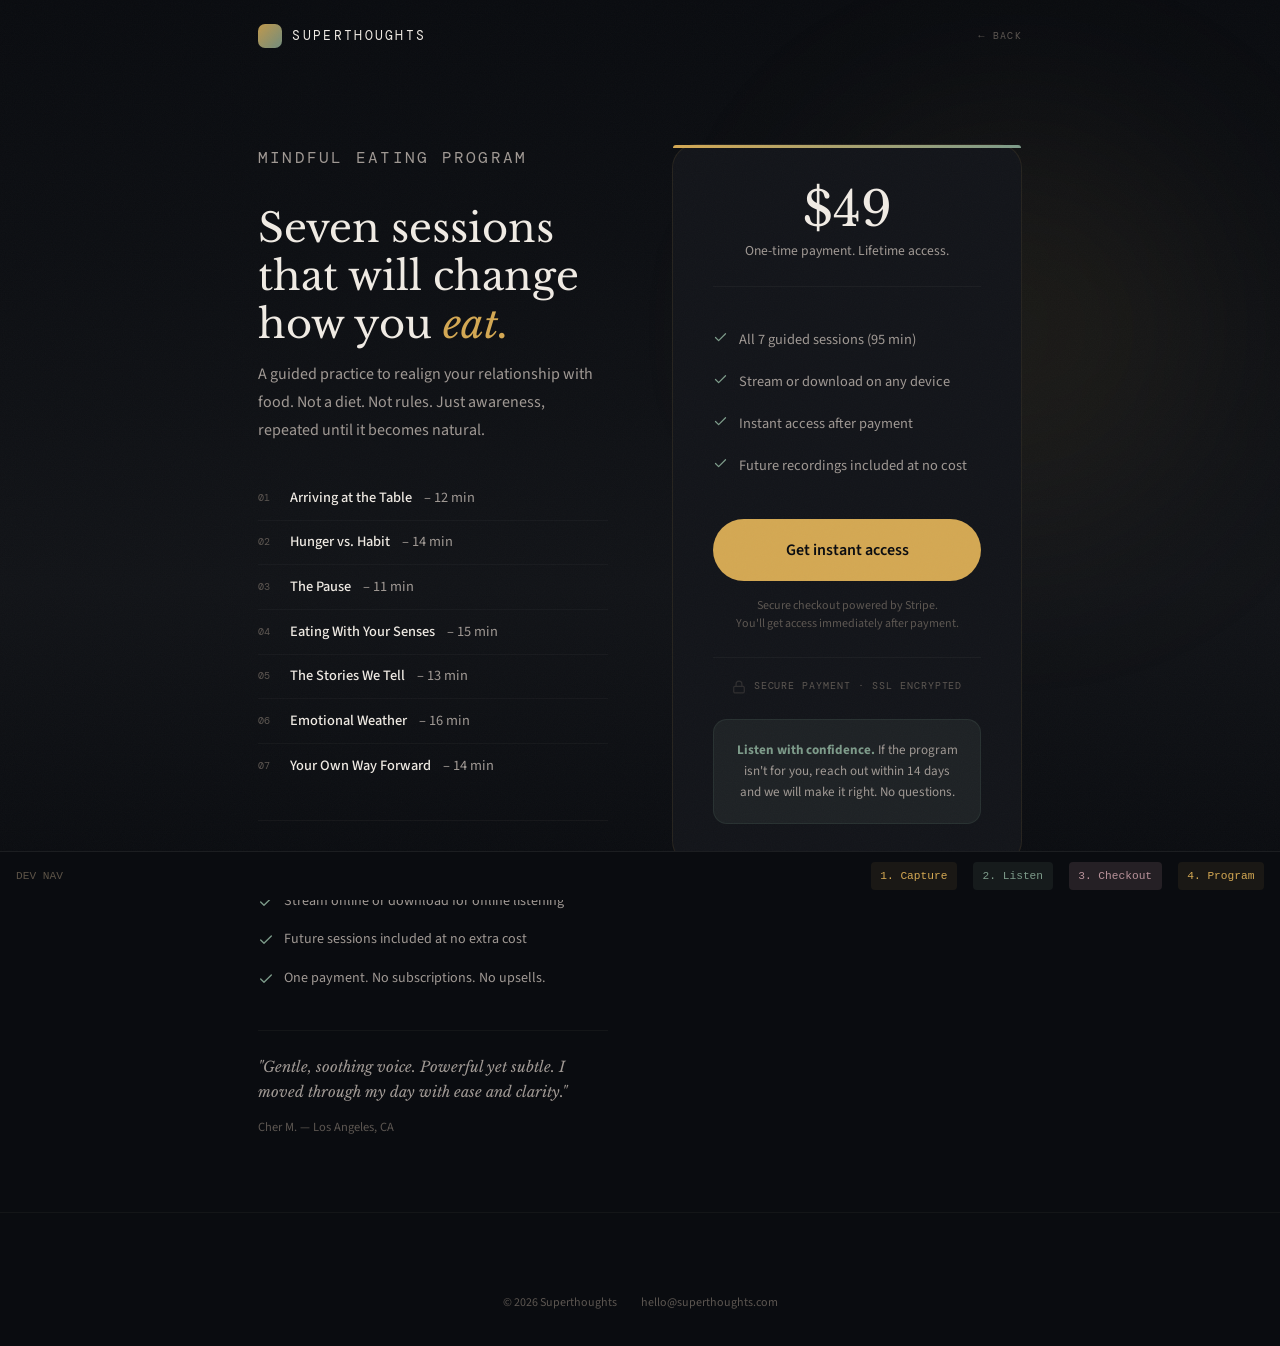
==== commit 727e93ef: "Update all email addresses to hello@superthoughts.com Co-Authored-By: Claude Opus 4.6 <noreply@anthr" ====
--- a/checkout.html
+++ b/checkout.html
@@ -310,7 +310,7 @@
     <div class="container" style="max-width: 860px;">
       <div class="footer-bottom" style="justify-content: center; gap: 1.5rem;">
         <p>&copy; 2026 Superthoughts</p>
-        <p>josh@superthoughts.com</p>
+        <p>hello@superthoughts.com</p>
       </div>
     </div>
   </footer>
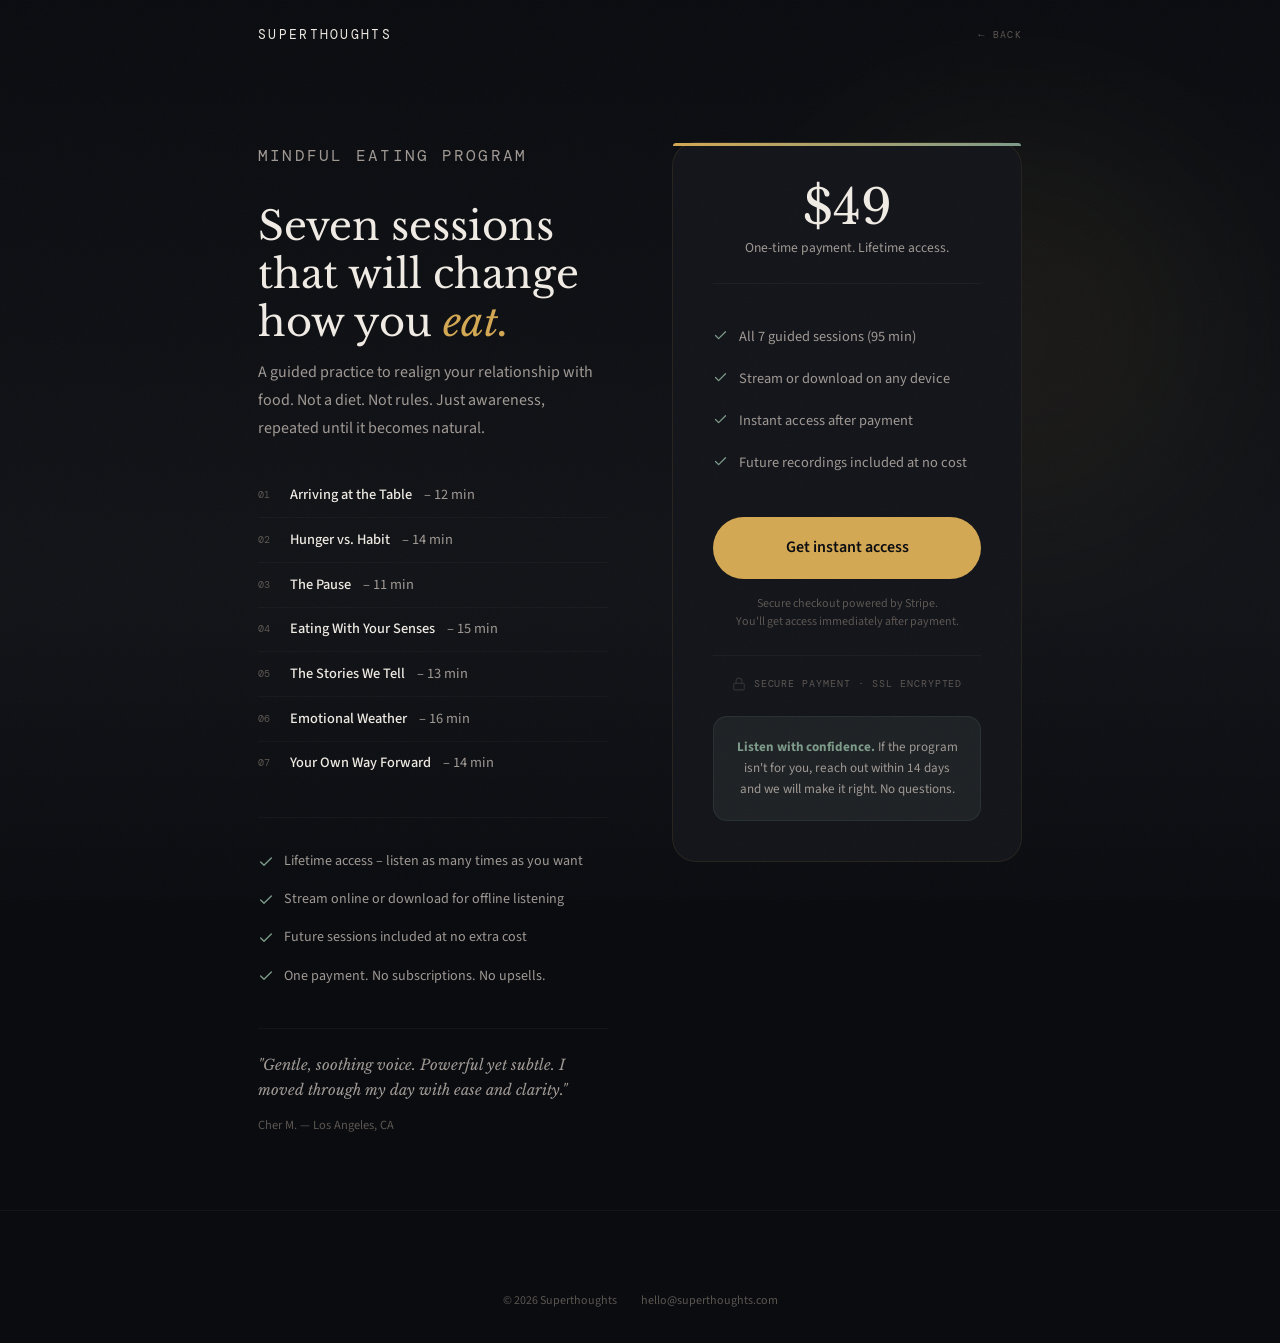
==== commit 07c5b04e: "Unify with superthoughts.com design: remove logo mark, add favicon, star canvas, page fade - Remove " ====
--- a/checkout.html
+++ b/checkout.html
@@ -3,6 +3,7 @@
 <head>
   <meta charset="UTF-8">
   <meta name="viewport" content="width=device-width, initial-scale=1.0">
+  <link rel="icon" type="image/svg+xml" href="data:image/svg+xml,<svg xmlns='http://www.w3.org/2000/svg' viewBox='0 0 100 100'><rect width='100' height='100' rx='18' fill='%230a0c10'/><text x='50' y='72' font-family='Georgia,serif' font-size='68' font-weight='400' font-style='italic' fill='%23d4a853' text-anchor='middle'>S</text></svg>">
   <title>Enroll in Mindful Eating — Superthoughts</title>
   <meta name="description" content="Get lifetime access to all 7 guided mindful eating sessions for $49.">
   <link rel="preconnect" href="https://fonts.googleapis.com">
@@ -234,7 +235,6 @@
   <nav class="nav" style="position: relative;">
     <div class="nav-inner" style="max-width:860px;">
       <a href="index.html" class="logo">
-        <div class="logo-mark" style="width:24px;height:24px;border-radius:7px;"></div>
         <span class="logo-text" style="font-size:0.8rem;">Superthoughts</span>
       </a>
       <a href="free-session.html" style="font-family:var(--font-mono);font-size:0.65rem;text-transform:uppercase;letter-spacing:0.12em;color:var(--text-faint);transition:color 0.3s;">&larr; Back</a>
@@ -288,7 +288,7 @@
             <li><svg width="15" height="15" viewBox="0 0 24 24" fill="none" stroke="currentColor" stroke-width="2" stroke-linecap="round" stroke-linejoin="round"><polyline points="20 6 9 17 4 12"></polyline></svg>Future recordings included at no cost</li>
           </ul>
 
-          <a href="#stripe-payment-link-goes-here" class="stripe-btn">Get instant access</a>
+          <a href="https://buy.stripe.com/28EfZjb8c2Xy9BEc8s3Je00" class="stripe-btn">Get instant access</a>
 
           <p class="stripe-note">Secure checkout powered by Stripe.<br>You'll get access immediately after payment.</p>
 
@@ -315,14 +315,5 @@
     </div>
   </footer>
 
-  <!-- DEV NAV -->
-  <div style="position:fixed;bottom:0;left:0;right:0;background:#0a0c10;border-top:1px solid rgba(240,235,228,0.08);padding:0.6rem 1rem;display:flex;gap:1rem;align-items:center;z-index:9999;font-family:monospace;font-size:0.7rem;">
-    <span style="color:#5c5347;margin-right:auto;">DEV NAV</span>
-    <a href="index.html" style="color:#d4a853;padding:0.3rem 0.6rem;background:rgba(212,168,83,0.08);border-radius:4px;">1. Capture</a>
-    <a href="free-session.html" style="color:#7d9b8a;padding:0.3rem 0.6rem;background:rgba(125,155,138,0.1);border-radius:4px;">2. Listen</a>
-    <a href="checkout.html" style="color:#b8929a;padding:0.3rem 0.6rem;background:rgba(184,146,154,0.15);border-radius:4px;">3. Checkout</a>
-    <a href="my-program.html" style="color:#d4a853;padding:0.3rem 0.6rem;background:rgba(212,168,83,0.08);border-radius:4px;">4. Program</a>
-  </div>
-
 </body>
 </html>
--- a/style.css
+++ b/style.css
@@ -54,6 +54,13 @@
   background: var(--bg);
   line-height: 1.7;
   overflow-x: hidden;
+  opacity: 0;
+  animation: pageEntrance 0.8s ease-out 0.1s forwards;
+}
+
+@keyframes pageEntrance {
+  from { opacity: 0; }
+  to { opacity: 1; }
 }
 
 img { max-width: 100%; height: auto; display: block; }
@@ -220,14 +227,6 @@
   align-items: center;
   gap: 0.65rem;
   z-index: 10;
-}
-
-.logo-mark {
-  width: 32px;
-  height: 32px;
-  border-radius: 10px;
-  background: linear-gradient(135deg, var(--amber), var(--sage));
-  opacity: 0.9;
 }
 
 .logo-text {
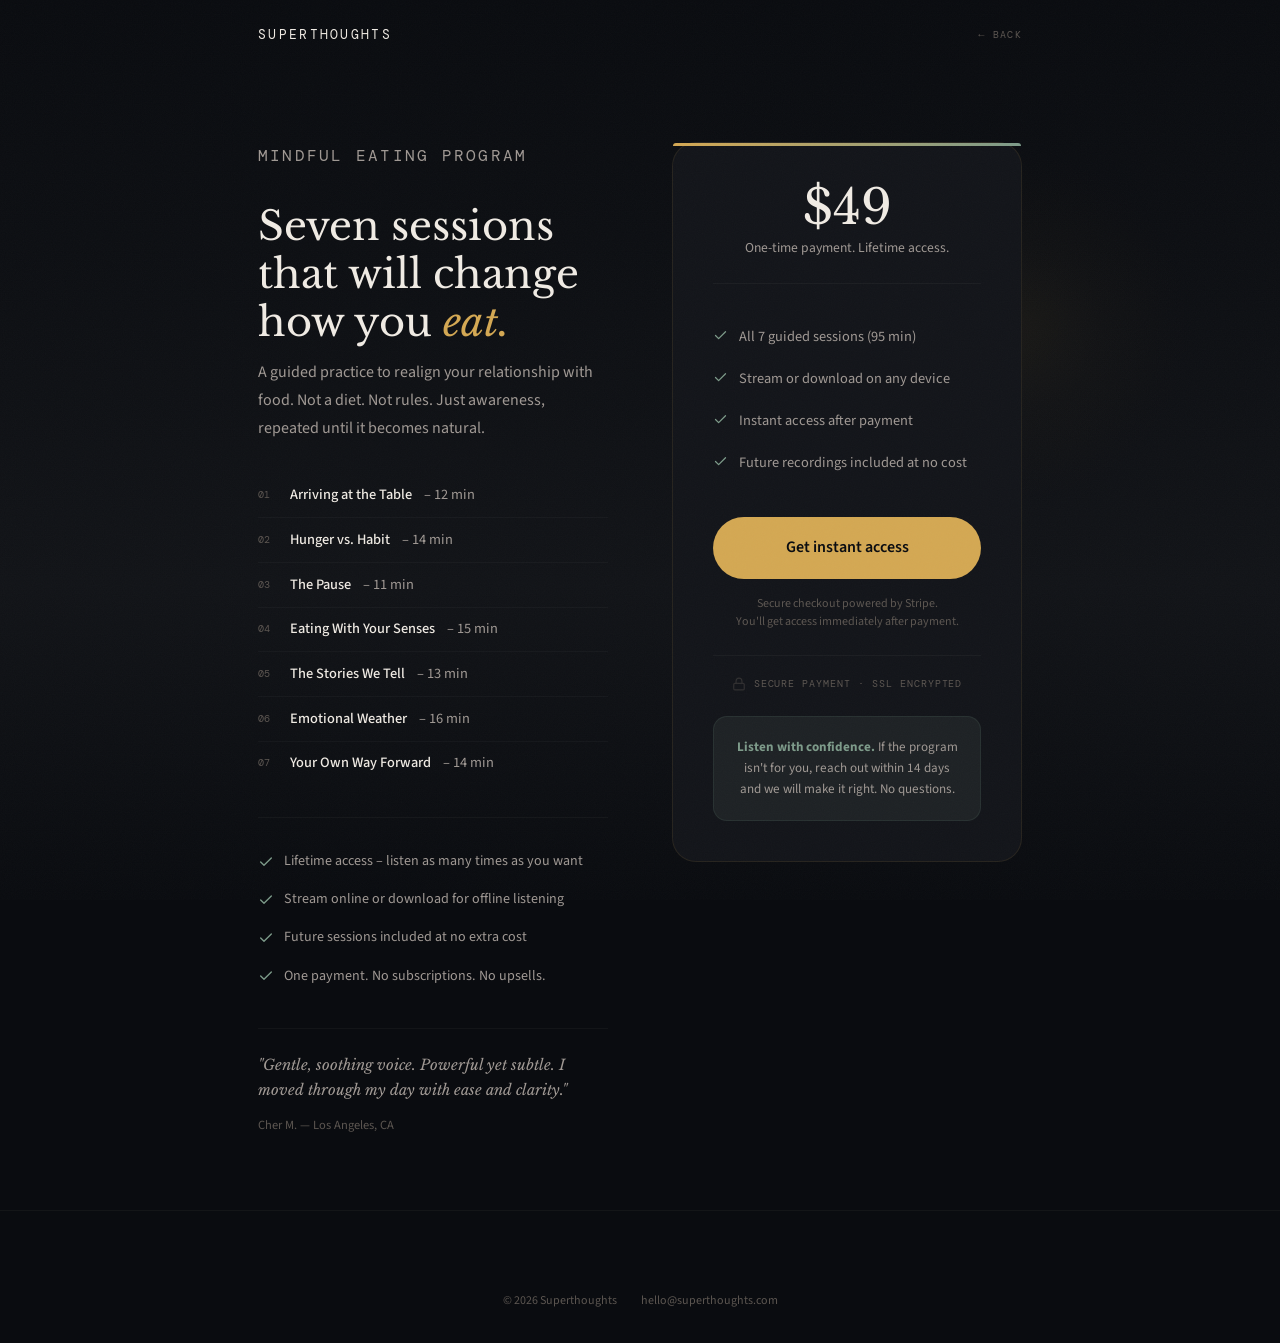
==== commit e507b4e9: "Add full marketing infrastructure to all pages - GA4 (G-S151YE55PJ) on all 9 pages - Meta Pixel (168" ====
--- a/checkout.html
+++ b/checkout.html
@@ -6,6 +6,38 @@
   <link rel="icon" type="image/svg+xml" href="data:image/svg+xml,<svg xmlns='http://www.w3.org/2000/svg' viewBox='0 0 100 100'><rect width='100' height='100' rx='18' fill='%230a0c10'/><text x='50' y='72' font-family='Georgia,serif' font-size='68' font-weight='400' font-style='italic' fill='%23d4a853' text-anchor='middle'>S</text></svg>">
   <title>Enroll in Mindful Eating — Superthoughts</title>
   <meta name="description" content="Get lifetime access to all 7 guided mindful eating sessions for $49.">
+  <link rel="canonical" href="https://mindful-eating.superthoughts.com/checkout.html">
+  <meta property="og:type" content="product">
+  <meta property="og:url" content="https://mindful-eating.superthoughts.com/checkout.html">
+  <meta property="og:title" content="Enroll in Mindful Eating — Superthoughts">
+  <meta property="og:description" content="Get lifetime access to all 7 guided mindful eating sessions for $49. One payment, no subscription.">
+  <meta property="og:image" content="https://mindful-eating.superthoughts.com/og-share.png">
+  <meta name="twitter:card" content="summary_large_image">
+  <meta name="twitter:title" content="Enroll in Mindful Eating — Superthoughts">
+  <meta name="twitter:description" content="Get lifetime access to all 7 guided mindful eating sessions for $49. One payment, no subscription.">
+  <meta name="twitter:image" content="https://mindful-eating.superthoughts.com/og-share.png">
+  <!-- GA4 -->
+  <script async src="https://www.googletagmanager.com/gtag/js?id=G-S151YE55PJ"></script>
+  <script>
+    window.dataLayer = window.dataLayer || [];
+    function gtag(){dataLayer.push(arguments);}
+    gtag('js', new Date());
+    gtag('config', 'G-S151YE55PJ');
+  </script>
+  <!-- Meta Pixel -->
+  <script>
+    !function(f,b,e,v,n,t,s)
+    {if(f.fbq)return;n=f.fbq=function(){n.callMethod?
+    n.callMethod.apply(n,arguments):n.queue.push(arguments)};
+    if(!f._fbq)f._fbq=n;n.push=n;n.loaded=!0;n.version='2.0';
+    n.queue=[];t=b.createElement(e);t.async=!0;
+    t.src=v;s=b.getElementsByTagName(e)[0];
+    s.parentNode.insertBefore(t,s)}(window, document,'script',
+    'https://connect.facebook.net/en_US/fbevents.js');
+    fbq('init', '168292265148');
+    fbq('track', 'PageView');
+  </script>
+  <noscript><img height="1" width="1" style="display:none" src="https://www.facebook.com/tr?id=168292265148&ev=PageView&noscript=1"/></noscript>
   <link rel="preconnect" href="https://fonts.googleapis.com">
   <link rel="preconnect" href="https://fonts.gstatic.com" crossorigin>
   <link href="https://fonts.googleapis.com/css2?family=Libre+Baskerville:ital,wght@0,400;0,700;1,400&family=DM+Mono:wght@400;500&family=Source+Sans+3:wght@400;500;600&display=swap" rel="stylesheet">
@@ -315,5 +347,13 @@
     </div>
   </footer>
 
+  <script>
+    document.querySelectorAll('a[href*="buy.stripe.com"]').forEach(link => {
+      link.addEventListener('click', () => {
+        if (typeof gtag === 'function') gtag('event', 'begin_checkout', { currency: 'USD', value: 49.00, items: [{ item_name: 'Mindful Eating Program' }] });
+        if (typeof fbq === 'function') fbq('track', 'InitiateCheckout', { content_name: 'Mindful Eating Program', value: 49.00, currency: 'USD' });
+      });
+    });
+  </script>
 </body>
 </html>
--- a/style.css
+++ b/style.css
@@ -299,32 +299,31 @@
   padding: clamp(9rem, 16vh, 12rem) 0 clamp(4rem, 8vh, 6rem);
 }
 
-/* Organic glow orbs */
+/* Organic glow orbs — no blur filter to avoid gradient banding on dark backgrounds */
 .glow {
   position: absolute;
   border-radius: 50%;
-  filter: blur(100px);
   pointer-events: none;
 }
 
 .glow--amber {
-  width: 500px;
-  height: 500px;
-  background: rgba(212, 168, 83, 0.07);
+  width: 700px;
+  height: 700px;
+  background: radial-gradient(circle, rgba(212, 168, 83, 0.06) 0%, rgba(212, 168, 83, 0.025) 30%, rgba(212, 168, 83, 0.006) 55%, transparent 75%);
   animation: glowDrift 14s ease-in-out infinite;
 }
 
 .glow--sage {
-  width: 400px;
-  height: 400px;
-  background: rgba(125, 155, 138, 0.05);
+  width: 600px;
+  height: 600px;
+  background: radial-gradient(circle, rgba(125, 155, 138, 0.045) 0%, rgba(125, 155, 138, 0.018) 30%, rgba(125, 155, 138, 0.004) 55%, transparent 75%);
   animation: glowDrift 18s ease-in-out infinite reverse;
 }
 
 .glow--rose {
-  width: 350px;
-  height: 350px;
-  background: rgba(184, 146, 154, 0.04);
+  width: 550px;
+  height: 550px;
+  background: radial-gradient(circle, rgba(184, 146, 154, 0.035) 0%, rgba(184, 146, 154, 0.014) 30%, rgba(184, 146, 154, 0.003) 55%, transparent 75%);
   animation: glowDrift 12s ease-in-out infinite 3s;
 }
 
@@ -960,6 +959,7 @@
   font-size: 1.75rem;
   color: var(--text);
   line-height: 1;
+  font-variant-numeric: tabular-nums;
 }
 
 .proof-stat-label {
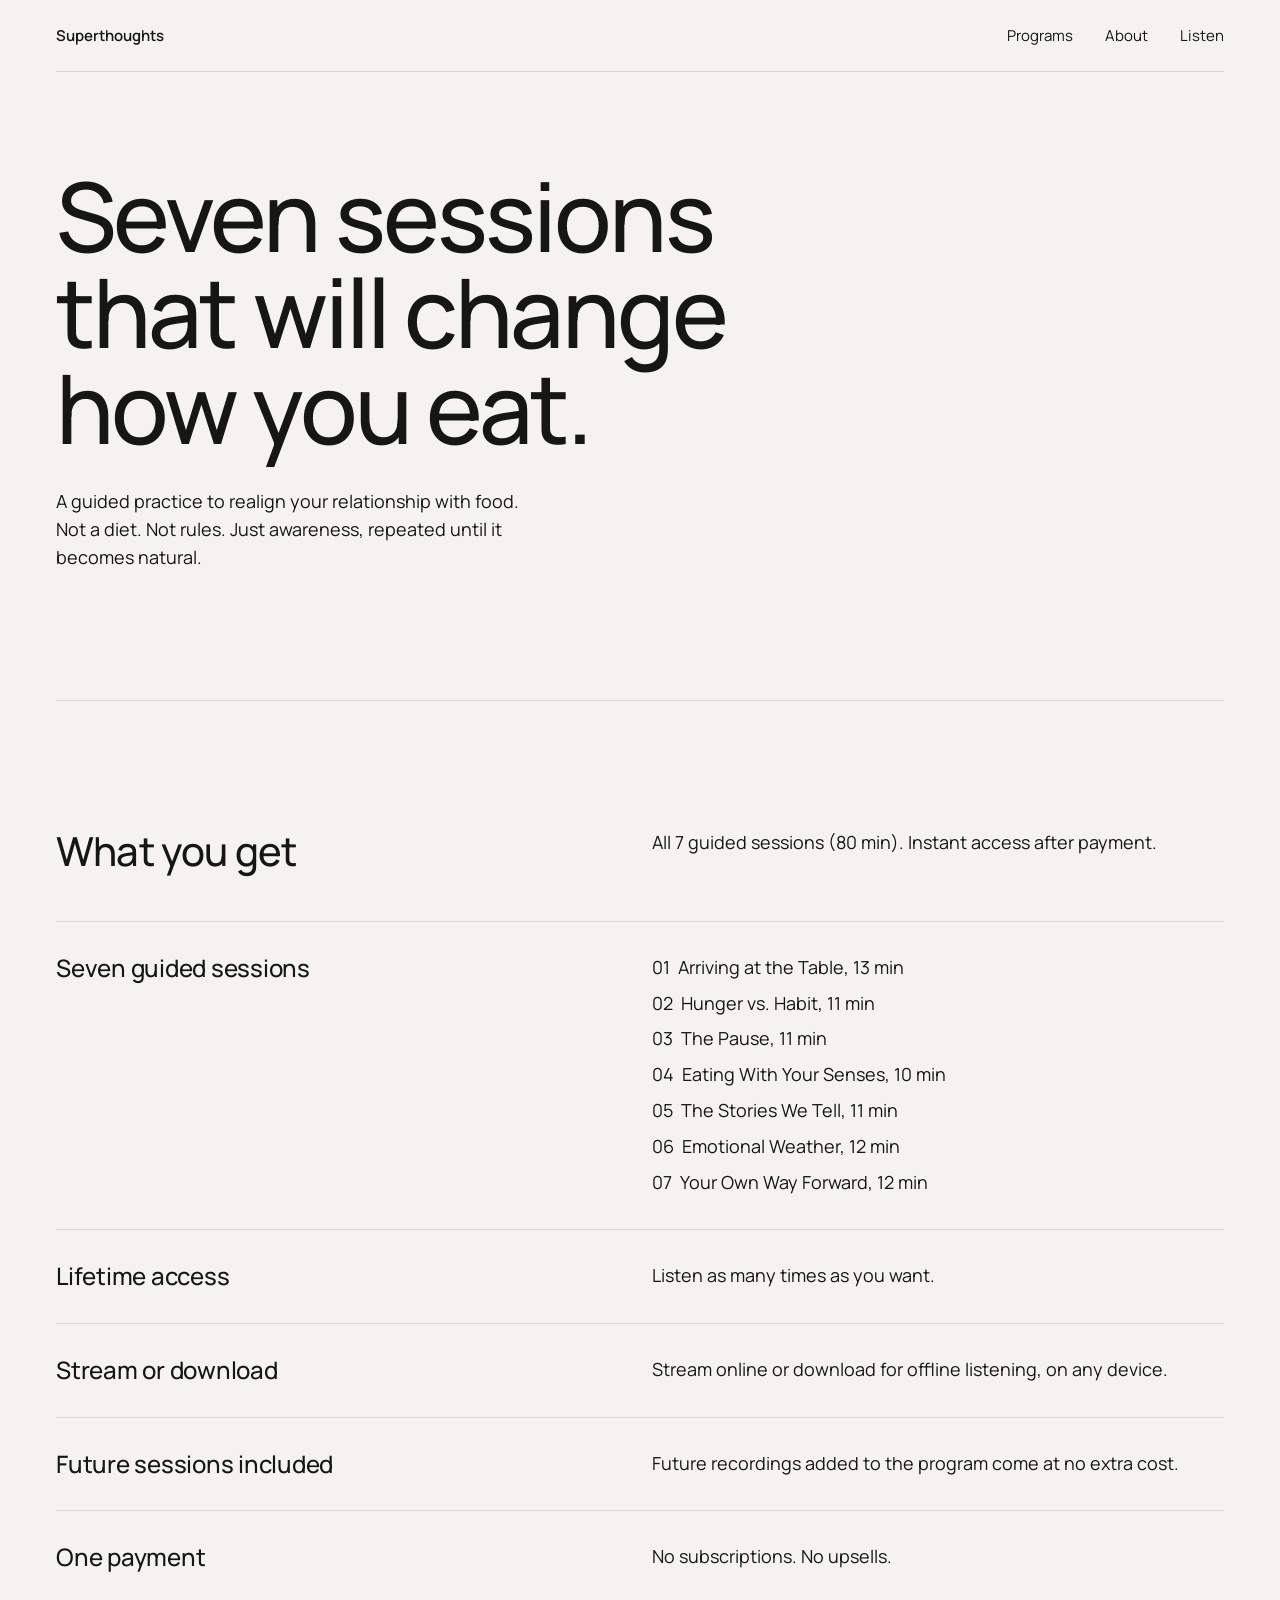
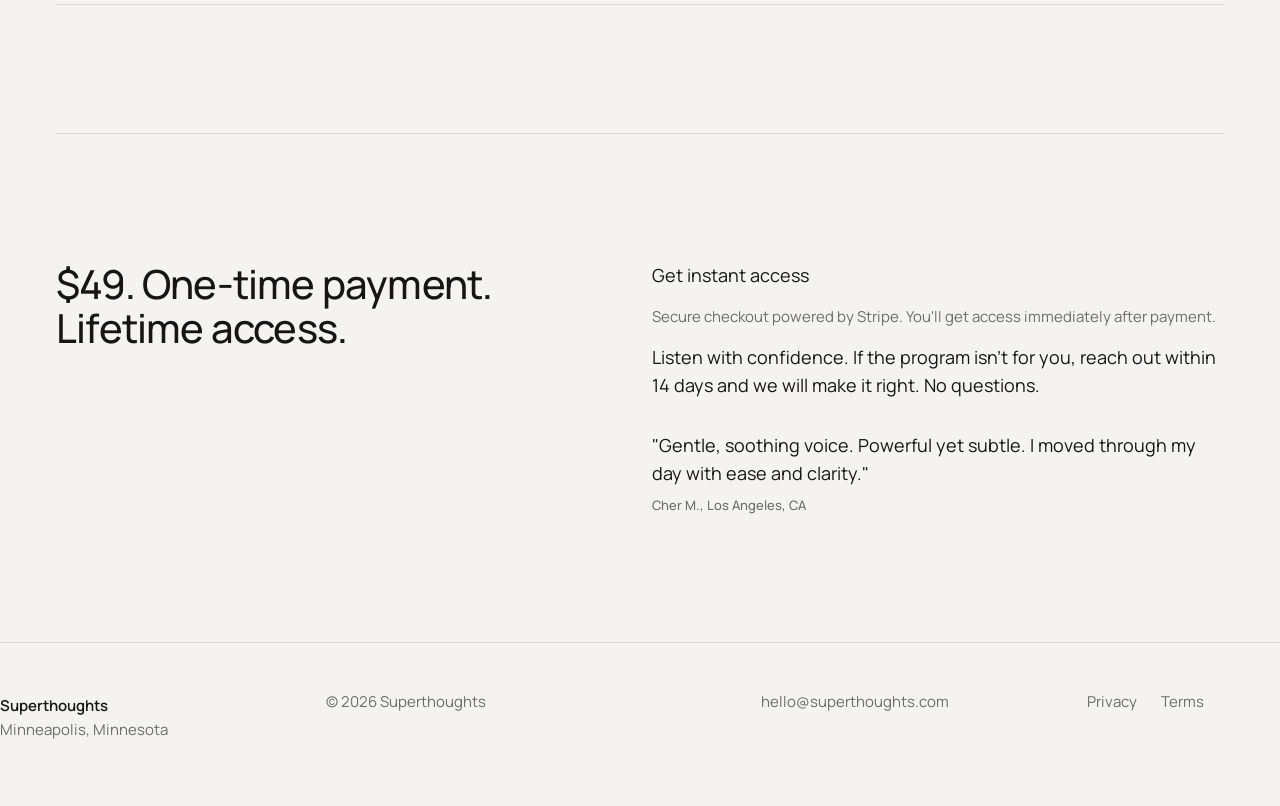
==== commit 832f7c2b: "Mindful Eating on the Superthoughts design system Paper ground, Manrope, the audio-reactive field; l" ====
--- a/checkout.html
+++ b/checkout.html
@@ -1,359 +1,141 @@
-<!DOCTYPE html>
+<!doctype html>
 <html lang="en">
 <head>
-  <meta charset="UTF-8">
-  <meta name="viewport" content="width=device-width, initial-scale=1.0">
-  <link rel="icon" type="image/svg+xml" href="data:image/svg+xml,<svg xmlns='http://www.w3.org/2000/svg' viewBox='0 0 100 100'><rect width='100' height='100' rx='18' fill='%230a0c10'/><text x='50' y='72' font-family='Georgia,serif' font-size='68' font-weight='400' font-style='italic' fill='%23d4a853' text-anchor='middle'>S</text></svg>">
-  <title>Enroll in Mindful Eating — Superthoughts</title>
-  <meta name="description" content="Get lifetime access to all 7 guided mindful eating sessions for $49.">
-  <link rel="canonical" href="https://mindful-eating.superthoughts.com/checkout.html">
-  <meta property="og:type" content="product">
-  <meta property="og:url" content="https://mindful-eating.superthoughts.com/checkout.html">
-  <meta property="og:title" content="Enroll in Mindful Eating — Superthoughts">
-  <meta property="og:description" content="Get lifetime access to all 7 guided mindful eating sessions for $49. One payment, no subscription.">
-  <meta property="og:image" content="https://mindful-eating.superthoughts.com/og-share.png">
-  <meta name="twitter:card" content="summary_large_image">
-  <meta name="twitter:title" content="Enroll in Mindful Eating — Superthoughts">
-  <meta name="twitter:description" content="Get lifetime access to all 7 guided mindful eating sessions for $49. One payment, no subscription.">
-  <meta name="twitter:image" content="https://mindful-eating.superthoughts.com/og-share.png">
-  <!-- GA4 -->
-  <script async src="https://www.googletagmanager.com/gtag/js?id=G-S151YE55PJ"></script>
-  <script>
-    window.dataLayer = window.dataLayer || [];
-    function gtag(){dataLayer.push(arguments);}
-    gtag('js', new Date());
-    gtag('config', 'G-S151YE55PJ');
-  </script>
-  <!-- Meta Pixel -->
-  <script>
-    !function(f,b,e,v,n,t,s)
-    {if(f.fbq)return;n=f.fbq=function(){n.callMethod?
-    n.callMethod.apply(n,arguments):n.queue.push(arguments)};
-    if(!f._fbq)f._fbq=n;n.push=n;n.loaded=!0;n.version='2.0';
-    n.queue=[];t=b.createElement(e);t.async=!0;
-    t.src=v;s=b.getElementsByTagName(e)[0];
-    s.parentNode.insertBefore(t,s)}(window, document,'script',
-    'https://connect.facebook.net/en_US/fbevents.js');
-    fbq('init', '168292265148');
-    fbq('track', 'PageView');
-  </script>
-  <noscript><img height="1" width="1" style="display:none" src="https://www.facebook.com/tr?id=168292265148&ev=PageView&noscript=1"/></noscript>
-  <link rel="preconnect" href="https://fonts.googleapis.com">
-  <link rel="preconnect" href="https://fonts.gstatic.com" crossorigin>
-  <link href="https://fonts.googleapis.com/css2?family=Libre+Baskerville:ital,wght@0,400;0,700;1,400&family=DM+Mono:wght@400;500&family=Source+Sans+3:wght@400;500;600&display=swap" rel="stylesheet">
-  <link rel="stylesheet" href="style.css">
-  <style>
-    body {
-      background-image: linear-gradient(180deg, var(--bg) 0%, #0e1014 35%, #121418 65%, var(--bg) 100%);
-      background-attachment: fixed;
-      min-height: 100vh;
-      display: flex;
-      flex-direction: column;
-    }
-
-    .checkout-hero {
-      flex: 1;
-      display: flex;
-      align-items: center;
-      padding: clamp(3rem, 8vh, 5rem) 0;
-      position: relative;
-    }
-
-    .checkout-grid {
-      display: grid;
-      grid-template-columns: 1fr 1fr;
-      gap: clamp(2.5rem, 5vw, 4rem);
-      align-items: start;
-      position: relative;
-    }
-
-    /* Left */
-    .checkout-info-tag {
-      font-family: var(--font-mono);
-      font-size: 0.65rem;
-      text-transform: uppercase;
-      letter-spacing: 0.14em;
-      color: var(--amber);
-      margin-bottom: 1.25rem;
-    }
-
-    .checkout-info h1 {
-      font-family: var(--font-display);
-      font-size: clamp(1.75rem, 3.5vw, 2.5rem);
-      font-weight: 400;
-      line-height: 1.2;
-      margin-bottom: 0.75rem;
-    }
-
-    .checkout-info h1 em { font-style: italic; color: var(--amber); }
-
-    .checkout-info > p {
-      font-size: 1rem;
-      color: var(--text-muted);
-      line-height: 1.75;
-      margin-bottom: 2rem;
-    }
-
-    .checkout-sessions { list-style: none; margin-bottom: 2rem; }
-
-    .checkout-sessions li {
-      padding: 0.6rem 0;
-      font-size: 0.9rem;
-      color: var(--text-muted);
-      display: flex;
-      align-items: center;
-      gap: 0.75rem;
-      border-bottom: 1px solid rgba(240, 235, 228, 0.03);
-    }
-
-    .checkout-sessions li:last-child { border-bottom: none; }
-
-    .checkout-sessions li span {
-      font-family: var(--font-mono);
-      font-size: 0.6rem;
-      color: var(--text-faint);
-      width: 20px;
-    }
-
-    .checkout-sessions li strong { color: var(--text); font-weight: 500; }
-
-    .checkout-perks { list-style: none; padding-top: 1.5rem; border-top: 1px solid rgba(240, 235, 228, 0.04); }
-
-    .checkout-perks li {
-      padding: 0.45rem 0;
-      font-size: 0.88rem;
-      color: var(--text-muted);
-      display: flex;
-      align-items: center;
-      gap: 0.65rem;
-    }
-
-    .checkout-perks li svg { color: var(--sage); flex-shrink: 0; }
-
-    .checkout-quote {
-      margin-top: 2rem;
-      padding-top: 1.5rem;
-      border-top: 1px solid rgba(240, 235, 228, 0.04);
-    }
-
-    .checkout-quote blockquote {
-      font-family: var(--font-display);
-      font-size: 0.92rem;
-      font-style: italic;
-      color: var(--text-muted);
-      line-height: 1.7;
-      margin-bottom: 0.5rem;
-    }
-
-    .checkout-quote cite { font-style: normal; font-size: 0.78rem; color: var(--text-faint); }
-
-    /* Right - Purchase card */
-    .purchase-card {
-      background: var(--bg-card);
-      border: 1px solid rgba(212, 168, 83, 0.1);
-      border-radius: 24px;
-      padding: clamp(2rem, 4vw, 2.5rem);
-      position: sticky;
-      top: 2rem;
-    }
-
-    .purchase-card::before {
-      content: '';
-      position: absolute;
-      top: 0; left: 0; right: 0;
-      height: 3px;
-      background: linear-gradient(90deg, var(--amber), var(--sage));
-      border-radius: 24px 24px 0 0;
-    }
-
-    .purchase-header {
-      text-align: center;
-      margin-bottom: 2rem;
-      padding-bottom: 1.5rem;
-      border-bottom: 1px solid rgba(240, 235, 228, 0.04);
-    }
-
-    .purchase-price {
-      font-family: var(--font-display);
-      font-size: 3rem;
-      font-weight: 400;
-      color: var(--text);
-      line-height: 1;
-      margin-bottom: 0.35rem;
-    }
-
-    .purchase-price-note { font-size: 0.85rem; color: var(--text-muted); }
-
-    .purchase-includes { list-style: none; margin-bottom: 2rem; }
-
-    .purchase-includes li {
-      padding: 0.55rem 0;
-      font-size: 0.9rem;
-      color: var(--text-muted);
-      display: flex;
-      align-items: flex-start;
-      gap: 0.7rem;
-    }
-
-    .purchase-includes li svg { color: var(--sage); flex-shrink: 0; margin-top: 0.15rem; }
-
-    .stripe-btn {
-      display: block;
-      width: 100%;
-      padding: 1.1rem;
-      border-radius: 60px;
-      background: var(--amber);
-      color: var(--bg);
-      font-family: var(--font-body);
-      font-size: 1rem;
-      font-weight: 600;
-      text-align: center;
-      border: none;
-      cursor: pointer;
-      transition: transform 0.2s var(--ease), box-shadow 0.2s;
-      margin-bottom: 1rem;
-    }
-
-    .stripe-btn:hover {
-      transform: translateY(-2px);
-      box-shadow: 0 8px 40px rgba(212, 168, 83, 0.3);
-    }
-
-    .stripe-note {
-      text-align: center;
-      font-size: 0.75rem;
-      color: var(--text-faint);
-      line-height: 1.5;
-    }
-
-    .stripe-badge {
-      display: flex;
-      align-items: center;
-      justify-content: center;
-      gap: 0.5rem;
-      margin-top: 1.5rem;
-      padding-top: 1.25rem;
-      border-top: 1px solid rgba(240, 235, 228, 0.04);
-      font-family: var(--font-mono);
-      font-size: 0.6rem;
-      text-transform: uppercase;
-      letter-spacing: 0.1em;
-      color: var(--text-faint);
-    }
-
-    .stripe-badge svg { opacity: 0.4; }
-
-    .guarantee {
-      margin-top: 1.5rem;
-      padding: 1.25rem;
-      background: var(--sage-deep);
-      border: 1px solid rgba(125, 155, 138, 0.12);
-      border-radius: 14px;
-      text-align: center;
-    }
-
-    .guarantee p { font-size: 0.82rem; color: var(--text-muted); line-height: 1.6; }
-    .guarantee strong { color: var(--sage); }
-
-    @media (max-width: 768px) {
-      .checkout-grid { grid-template-columns: 1fr; }
-      .purchase-card { position: static; order: -1; }
-    }
-  </style>
+<meta charset="utf-8">
+<meta name="viewport" content="width=device-width, initial-scale=1">
+<title>Enroll in Mindful Eating | Superthoughts</title>
+<meta name="description" content="Get lifetime access to all 7 guided mindful eating sessions for $49.">
+<link rel="canonical" href="https://mindful-eating.superthoughts.com/checkout.html">
+<meta property="og:type" content="product">
+<meta property="og:url" content="https://mindful-eating.superthoughts.com/checkout.html">
+<meta property="og:title" content="Enroll in Mindful Eating | Superthoughts">
+<meta property="og:description" content="Get lifetime access to all 7 guided mindful eating sessions for $49. One payment, no subscription.">
+<meta property="og:image" content="https://mindful-eating.superthoughts.com/images/og.png">
+<meta name="twitter:card" content="summary_large_image">
+<meta name="twitter:title" content="Enroll in Mindful Eating | Superthoughts">
+<meta name="twitter:description" content="Get lifetime access to all 7 guided mindful eating sessions for $49. One payment, no subscription.">
+<meta name="twitter:image" content="https://mindful-eating.superthoughts.com/images/og.png">
+<link rel="icon" href="data:image/svg+xml,%3Csvg xmlns='http://www.w3.org/2000/svg' viewBox='0 0 32 32'%3E%3Crect width='32' height='32' fill='%23F4F3EF'/%3E%3Ccircle cx='16' cy='16' r='9' fill='none' stroke='%23161615' stroke-width='1.5'/%3E%3C/svg%3E">
+<link rel="preconnect" href="https://fonts.googleapis.com">
+<link rel="preconnect" href="https://fonts.gstatic.com" crossorigin>
+<link href="https://fonts.googleapis.com/css2?family=Manrope:wght@400;500;600&display=swap" rel="stylesheet">
+<link rel="stylesheet" href="superthoughts.css">
+<!-- GA4 -->
+<script async src="https://www.googletagmanager.com/gtag/js?id=G-S151YE55PJ"></script>
+<script>
+  window.dataLayer = window.dataLayer || [];
+  function gtag(){dataLayer.push(arguments);}
+  gtag('js', new Date());
+  gtag('config', 'G-S151YE55PJ');
+</script>
+<!-- Meta Pixel -->
+<script>
+  !function(f,b,e,v,n,t,s)
+  {if(f.fbq)return;n=f.fbq=function(){n.callMethod?
+  n.callMethod.apply(n,arguments):n.queue.push(arguments)};
+  if(!f._fbq)f._fbq=n;n.push=n;n.loaded=!0;n.version='2.0';
+  n.queue=[];t=b.createElement(e);t.async=!0;
+  t.src=v;s=b.getElementsByTagName(e)[0];
+  s.parentNode.insertBefore(t,s)}(window, document,'script',
+  'https://connect.facebook.net/en_US/fbevents.js');
+  fbq('init', '168292265148');
+  fbq('track', 'PageView');
+</script>
+<noscript><img height="1" width="1" style="display:none" src="https://www.facebook.com/tr?id=168292265148&ev=PageView&noscript=1"/></noscript>
 </head>
 <body>
+<a class="skip" href="#main">Skip to content</a>
 
-  <!-- Nav -->
-  <nav class="nav" style="position: relative;">
-    <div class="nav-inner" style="max-width:860px;">
-      <a href="index.html" class="logo">
-        <span class="logo-text" style="font-size:0.8rem;">Superthoughts</span>
-      </a>
-      <a href="free-session.html" style="font-family:var(--font-mono);font-size:0.65rem;text-transform:uppercase;letter-spacing:0.12em;color:var(--text-faint);transition:color 0.3s;">&larr; Back</a>
-    </div>
+<header class="wrap">
+  <nav class="nav" aria-label="Primary">
+    <a class="wordmark" href="https://superthoughts.com">Superthoughts</a>
+    <ul>
+      <li><a href="https://superthoughts.com/#programs">Programs</a></li>
+      <li><a href="https://superthoughts.com/#about">About</a></li>
+      <li><a href="index.html#listen">Listen</a></li>
+    </ul>
   </nav>
+</header>
 
-  <!-- Checkout -->
-  <section class="checkout-hero">
-    <div class="glow glow--amber" style="top: 5%; right: 5%; width: 400px; height: 400px;"></div>
-    <div class="container" style="max-width: 860px;">
-      <div class="checkout-grid">
+<main id="main" class="wrap">
 
-        <div class="checkout-info">
-          <p class="checkout-info-tag">Mindful Eating Program</p>
-          <h1>Seven sessions that will change how you <em>eat.</em></h1>
-          <p>A guided practice to realign your relationship with food. Not a diet. Not rules. Just awareness, repeated until it becomes natural.</p>
+  <section class="hero grid">
+    <h1 class="rise">Seven sessions that will change how you eat.</h1>
+    <p class="lede rise">A guided practice to realign your relationship with food. Not a diet. Not rules. Just awareness, repeated until it becomes natural.</p>
+  </section>
 
-          <ul class="checkout-sessions">
-            <li><span>01</span> <strong>Arriving at the Table</strong> &ndash; 12 min</li>
-            <li><span>02</span> <strong>Hunger vs. Habit</strong> &ndash; 14 min</li>
-            <li><span>03</span> <strong>The Pause</strong> &ndash; 11 min</li>
-            <li><span>04</span> <strong>Eating With Your Senses</strong> &ndash; 15 min</li>
-            <li><span>05</span> <strong>The Stories We Tell</strong> &ndash; 13 min</li>
-            <li><span>06</span> <strong>Emotional Weather</strong> &ndash; 16 min</li>
-            <li><span>07</span> <strong>Your Own Way Forward</strong> &ndash; 14 min</li>
-          </ul>
+  <section class="grid" id="included">
+    <div class="lead"><h2>What you get</h2></div>
+    <div class="body measure"><p>All 7 guided sessions (80 min). Instant access after payment.</p></div>
+    <ul class="list">
+      <li>
+        <div class="k"><h3>Seven guided sessions</h3></div>
+        <div class="v">
+          <ol class="plain">
+            <li>01 &nbsp;Arriving at the Table, 13 min</li>
+            <li>02 &nbsp;Hunger vs. Habit, 11 min</li>
+            <li>03 &nbsp;The Pause, 11 min</li>
+            <li>04 &nbsp;Eating With Your Senses, 10 min</li>
+            <li>05 &nbsp;The Stories We Tell, 11 min</li>
+            <li>06 &nbsp;Emotional Weather, 12 min</li>
+            <li>07 &nbsp;Your Own Way Forward, 12 min</li>
+          </ol>
+        </div>
+      </li>
+      <li>
+        <div class="k"><h3>Lifetime access</h3></div>
+        <div class="v"><p>Listen as many times as you want.</p></div>
+      </li>
+      <li>
+        <div class="k"><h3>Stream or download</h3></div>
+        <div class="v"><p>Stream online or download for offline listening, on any device.</p></div>
+      </li>
+      <li>
+        <div class="k"><h3>Future sessions included</h3></div>
+        <div class="v"><p>Future recordings added to the program come at no extra cost.</p></div>
+      </li>
+      <li>
+        <div class="k"><h3>One payment</h3></div>
+        <div class="v"><p>No subscriptions. No upsells.</p></div>
+      </li>
+    </ul>
+  </section>
 
-          <ul class="checkout-perks">
-            <li><svg width="16" height="16" viewBox="0 0 24 24" fill="none" stroke="currentColor" stroke-width="2" stroke-linecap="round" stroke-linejoin="round"><polyline points="20 6 9 17 4 12"></polyline></svg>Lifetime access &ndash; listen as many times as you want</li>
-            <li><svg width="16" height="16" viewBox="0 0 24 24" fill="none" stroke="currentColor" stroke-width="2" stroke-linecap="round" stroke-linejoin="round"><polyline points="20 6 9 17 4 12"></polyline></svg>Stream online or download for offline listening</li>
-            <li><svg width="16" height="16" viewBox="0 0 24 24" fill="none" stroke="currentColor" stroke-width="2" stroke-linecap="round" stroke-linejoin="round"><polyline points="20 6 9 17 4 12"></polyline></svg>Future sessions included at no extra cost</li>
-            <li><svg width="16" height="16" viewBox="0 0 24 24" fill="none" stroke="currentColor" stroke-width="2" stroke-linecap="round" stroke-linejoin="round"><polyline points="20 6 9 17 4 12"></polyline></svg>One payment. No subscriptions. No upsells.</li>
-          </ul>
-
-          <div class="checkout-quote">
-            <blockquote>"Gentle, soothing voice. Powerful yet subtle. I moved through my day with ease and clarity."</blockquote>
-            <cite>Cher M. &mdash; Los Angeles, CA</cite>
-          </div>
-        </div>
-
-        <div class="purchase-card">
-          <div class="purchase-header">
-            <div class="purchase-price">$49</div>
-            <p class="purchase-price-note">One-time payment. Lifetime access.</p>
-          </div>
-
-          <ul class="purchase-includes">
-            <li><svg width="15" height="15" viewBox="0 0 24 24" fill="none" stroke="currentColor" stroke-width="2" stroke-linecap="round" stroke-linejoin="round"><polyline points="20 6 9 17 4 12"></polyline></svg>All 7 guided sessions (95 min)</li>
-            <li><svg width="15" height="15" viewBox="0 0 24 24" fill="none" stroke="currentColor" stroke-width="2" stroke-linecap="round" stroke-linejoin="round"><polyline points="20 6 9 17 4 12"></polyline></svg>Stream or download on any device</li>
-            <li><svg width="15" height="15" viewBox="0 0 24 24" fill="none" stroke="currentColor" stroke-width="2" stroke-linecap="round" stroke-linejoin="round"><polyline points="20 6 9 17 4 12"></polyline></svg>Instant access after payment</li>
-            <li><svg width="15" height="15" viewBox="0 0 24 24" fill="none" stroke="currentColor" stroke-width="2" stroke-linecap="round" stroke-linejoin="round"><polyline points="20 6 9 17 4 12"></polyline></svg>Future recordings included at no cost</li>
-          </ul>
-
-          <a href="https://buy.stripe.com/28EfZjb8c2Xy9BEc8s3Je00" class="stripe-btn">Get instant access</a>
-
-          <p class="stripe-note">Secure checkout powered by Stripe.<br>You'll get access immediately after payment.</p>
-
-          <div class="stripe-badge">
-            <svg width="14" height="14" viewBox="0 0 24 24" fill="none" stroke="currentColor" stroke-width="2" stroke-linecap="round" stroke-linejoin="round"><rect x="3" y="11" width="18" height="11" rx="2" ry="2"/><path d="M7 11V7a5 5 0 0110 0v4"/></svg>
-            Secure payment &middot; SSL encrypted
-          </div>
-
-          <div class="guarantee">
-            <p><strong>Listen with confidence.</strong> If the program isn't for you, reach out within 14 days and we will make it right. No questions.</p>
-          </div>
-        </div>
-
-      </div>
+  <section class="grid" id="price">
+    <div class="lead"><h2>$49. One-time payment. Lifetime access.</h2></div>
+    <div class="body measure">
+      <p><a href="https://buy.stripe.com/28EfZjb8c2Xy9BEc8s3Je00">Get instant access</a></p>
+      <p class="small">Secure checkout powered by Stripe. You'll get access immediately after payment.</p>
+      <p>Listen with confidence. If the program isn't for you, reach out within 14 days and we will make it right. No questions.</p>
+      <blockquote style="margin-top:32px"><p>"Gentle, soothing voice. Powerful yet subtle. I moved through my day with ease and clarity."</p><footer class="label" style="margin-top:8px">Cher M., Los Angeles, CA</footer></blockquote>
     </div>
   </section>
 
-  <footer class="footer">
-    <div class="container" style="max-width: 860px;">
-      <div class="footer-bottom" style="justify-content: center; gap: 1.5rem;">
-        <p>&copy; 2026 Superthoughts</p>
-        <p>hello@superthoughts.com</p>
-      </div>
-    </div>
-  </footer>
+</main>
 
-  <script>
-    document.querySelectorAll('a[href*="buy.stripe.com"]').forEach(link => {
-      link.addEventListener('click', () => {
-        if (typeof gtag === 'function') gtag('event', 'begin_checkout', { currency: 'USD', value: 49.00, items: [{ item_name: 'Mindful Eating Program' }] });
-        if (typeof fbq === 'function') fbq('track', 'InitiateCheckout', { content_name: 'Mindful Eating Program', value: 49.00, currency: 'USD' });
-      });
+<footer class="site wrap">
+  <div class="grid">
+    <div class="a"><span class="wordmark">Superthoughts</span><p class="small">Minneapolis, Minnesota</p></div>
+    <ul class="b small">
+      <li>&copy; 2026 Superthoughts</li>
+    </ul>
+    <ul class="c small">
+      <li><a href="mailto:hello@superthoughts.com">hello@superthoughts.com</a></li>
+    </ul>
+    <ul class="d small">
+      <li><a href="privacy.html">Privacy</a></li>
+      <li><a href="terms.html">Terms</a></li>
+    </ul>
+  </div>
+</footer>
+
+<script>
+  document.querySelectorAll('a[href*="buy.stripe.com"]').forEach(link => {
+    link.addEventListener('click', () => {
+      if (typeof gtag === 'function') gtag('event', 'begin_checkout', { currency: 'USD', value: 49.00, items: [{ item_name: 'Mindful Eating Program' }] });
+      if (typeof fbq === 'function') fbq('track', 'InitiateCheckout', { content_name: 'Mindful Eating Program', value: 49.00, currency: 'USD' });
     });
-  </script>
+  });
+</script>
 </body>
 </html>
--- a/superthoughts.css
+++ b/superthoughts.css
@@ -0,0 +1,201 @@
+/* Superthoughts design system. One file, shared by superthoughts.com and every program site. See design.md. */
+  :root {
+    --paper: #F4F3EF; --ink: #161615; --stone: #6E6D68; --hair: #D8D7D1; --moss: #3E5A3B; --fog: #DCDDD6;
+    --m: 24px; --gutter: 24px; --ease: cubic-bezier(0.2, 0.6, 0.2, 1);
+  }
+  @media (min-width: 720px) { :root { --m: 40px; } }
+  @media (min-width: 1100px) { :root { --m: 56px; } }
+
+  * { box-sizing: border-box; margin: 0; padding: 0; }
+  html { background: var(--paper); color: var(--ink); -webkit-font-smoothing: antialiased; scroll-behavior: smooth; }
+  @media (prefers-reduced-motion: reduce) { html { scroll-behavior: auto; } }
+  body { font-family: "Manrope", system-ui, -apple-system, "Helvetica Neue", Arial, sans-serif; font-size: 17px; line-height: 1.55; font-weight: 400; background: var(--paper); }
+  @media (min-width: 720px) { body { font-size: 18px; } }
+
+  a { color: inherit; text-decoration: none; }
+  a:hover { text-decoration: underline; text-underline-offset: 0.18em; text-decoration-color: var(--moss); }
+  :focus-visible { outline: 2px solid var(--moss); outline-offset: 3px; }
+  button, input { font: inherit; color: inherit; }
+  button { background: none; border: 0; cursor: pointer; }
+
+  .skip { position: absolute; left: var(--m); top: -100px; padding: 8px 12px; background: var(--ink); color: var(--paper); z-index: 10; }
+  .skip:focus { top: 16px; }
+
+  .wrap { max-width: 1440px; margin: 0 auto; padding: 0 var(--m); }
+  .grid { display: grid; grid-template-columns: repeat(12, 1fr); column-gap: var(--gutter); }
+
+  .nav { height: 72px; display: flex; align-items: center; justify-content: space-between; border-bottom: 1px solid var(--hair); }
+  .wordmark { font-weight: 600; font-size: 15px; }
+  .nav ul { list-style: none; display: flex; gap: 24px; font-size: 15px; }
+  @media (min-width: 720px) { .nav ul { gap: 32px; } }
+  .nav li a { display: inline-block; padding: 12px 0; }
+
+  h1 { font-size: 44px; line-height: 1.0; letter-spacing: -0.03em; font-weight: 500; text-wrap: balance; }
+  h2 { font-size: 28px; line-height: 1.1; letter-spacing: -0.02em; font-weight: 500; text-wrap: balance; }
+  h3 { font-size: 22px; line-height: 1.2; letter-spacing: -0.01em; font-weight: 500; }
+  @media (min-width: 720px) { h1 { font-size: 72px; } h2 { font-size: 36px; } h3 { font-size: 24px; } }
+  @media (min-width: 1100px) { h1 { font-size: 96px; } h2 { font-size: 40px; } }
+  .label { font-size: 13px; font-weight: 500; line-height: 1.4; color: var(--stone); }
+  .small { font-size: 15px; line-height: 1.5; color: var(--stone); }
+  .measure { max-width: 34em; }
+  .measure p + p { margin-top: 16px; }
+
+  section { padding: 80px 0; border-top: 1px solid var(--hair); }
+  @media (min-width: 1100px) { section { padding: 128px 0; } }
+  .hero { border-top: 0; padding-top: 64px; }
+  @media (min-width: 1100px) { .hero { padding-top: 96px; } }
+
+  /* hero */
+  .hero h1 { grid-column: 1 / -1; }
+  .hero .lede { grid-column: 1 / -1; margin-top: 32px; }
+  @media (min-width: 720px) { .hero h1 { grid-column: 1 / 11; } .hero .lede { grid-column: 1 / 7; } }
+  @media (min-width: 1100px) { .hero .lede { grid-column: 1 / 6; } }
+
+  .work { grid-column: 1 / -1; margin-top: 64px; }
+  @media (min-width: 1100px) { .work { margin-top: 96px; } }
+  .field { position: relative; width: 100%; aspect-ratio: 4 / 5; background: var(--fog); overflow: hidden; }
+  @media (min-width: 720px) { .field { aspect-ratio: 16 / 10; } }
+  .field canvas { position: absolute; inset: 0; width: 100%; height: 100%; display: block; }
+  .labelrow { display: grid; grid-template-columns: 1fr auto; align-items: center; column-gap: 24px; padding-top: 16px; border-top: 1px solid var(--hair); margin-top: 16px; }
+  .labelrow .meta { display: flex; flex-wrap: wrap; gap: 4px 24px; align-items: baseline; }
+  .labelrow .title { font-size: 15px; font-weight: 500; }
+  .labelrow .status { min-width: 6em; }
+  .play { width: 56px; height: 56px; border-radius: 50%; border: 1px solid var(--ink); display: grid; place-items: center; transition: background 200ms var(--ease), border-color 200ms var(--ease); }
+  .play svg { width: 18px; height: 18px; fill: var(--ink); transition: fill 200ms var(--ease); }
+  .play:hover, .play[aria-pressed="true"] { background: var(--moss); border-color: var(--moss); }
+  .play:hover svg, .play[aria-pressed="true"] svg { fill: var(--paper); }
+  .play .pause { display: none; }
+  .play[aria-pressed="true"] .pause { display: block; }
+  .play[aria-pressed="true"] .go { display: none; }
+
+  /* two-column section: heading left, body right */
+  .lead { grid-column: 1 / -1; }
+  .body { grid-column: 1 / -1; margin-top: 32px; }
+  @media (min-width: 720px) { .lead { grid-column: 1 / 6; } .body { grid-column: 7 / -1; margin-top: 0; } }
+
+  /* hairline list */
+  .list { list-style: none; grid-column: 1 / -1; margin-top: 48px; }
+  .list li { display: grid; grid-template-columns: repeat(12, 1fr); column-gap: var(--gutter); row-gap: 8px; padding: 24px 0; border-top: 1px solid var(--hair); }
+  .list li:last-child { border-bottom: 1px solid var(--hair); }
+  .list .k { grid-column: 1 / -1; }
+  .list .v { grid-column: 1 / -1; }
+  @media (min-width: 720px) { .list li { padding: 32px 0; } .list .k { grid-column: 1 / 6; } .list .v { grid-column: 7 / -1; } }
+  .list .v .small { display: block; margin-top: 8px; }
+
+  /* programs index */
+  .index { list-style: none; grid-column: 1 / -1; margin-top: 48px; }
+  .row { display: grid; grid-template-columns: repeat(12, 1fr); column-gap: var(--gutter); row-gap: 8px; padding: 24px 0; border-top: 1px solid var(--hair); }
+  .row:last-child { border-bottom: 1px solid var(--hair); }
+  .row .n { grid-column: 1 / 3; }
+  .row .t { grid-column: 3 / -1; }
+  .row .d { grid-column: 3 / -1; }
+  .row .dur { grid-column: 3 / -1; }
+  @media (min-width: 720px) {
+    .row { padding: 32px 0; }
+    .row .n { grid-column: 1 / 2; }
+    .row .t { grid-column: 2 / 6; }
+    .row .d { grid-column: 6 / 11; }
+    .row .dur { grid-column: 11 / -1; text-align: right; }
+  }
+  .row .d a { display: inline-block; margin-top: 8px; font-size: 15px; }
+
+  /* research */
+  .research .src { display: block; margin-bottom: 8px; }
+  .research .list .k p { font-size: 20px; line-height: 1.3; letter-spacing: -0.01em; font-weight: 500; }
+  @media (min-width: 720px) { .research .list .k p { font-size: 24px; } }
+
+  /* about */
+  .josh figure { grid-column: 1 / -1; max-width: 160px; }
+  .josh figure img { display: block; width: 100%; height: auto; aspect-ratio: 4 / 5; object-fit: cover; object-position: 50% 20%; filter: grayscale(1) contrast(1.05); }
+  .josh figcaption { margin-top: 12px; }
+  .josh .text { grid-column: 1 / -1; margin-top: 48px; }
+  @media (min-width: 720px) { .josh figure { grid-column: 1 / 3; max-width: none; } .josh .text { grid-column: 7 / -1; margin-top: 0; } }
+  @media (min-width: 1100px) { .josh figure { max-width: 200px; } }
+  .josh h2 { margin-bottom: 24px; }
+  .josh .links { margin-top: 32px; display: flex; flex-wrap: wrap; gap: 24px; font-size: 15px; }
+
+  /* voices */
+  .voices .quotes { grid-column: 1 / -1; margin-top: 48px; display: grid; grid-template-columns: 1fr; column-gap: var(--gutter); row-gap: 48px; list-style: none; }
+  @media (min-width: 720px) { .voices .quotes { grid-template-columns: 1fr 1fr; } }
+  @media (min-width: 1100px) { .voices .quotes { grid-template-columns: 1fr 1fr 1fr; } }
+  .voices blockquote p { font-size: 20px; line-height: 1.35; letter-spacing: -0.01em; }
+  @media (min-width: 720px) { .voices blockquote p { font-size: 22px; } }
+  .voices blockquote footer { margin-top: 12px; }
+
+  /* notify */
+  .notify form { margin-top: 32px; max-width: 34em; }
+  .fieldset { display: grid; gap: 16px; }
+  @media (min-width: 720px) { .fieldset { grid-template-columns: 1fr 1fr; } }
+  .fieldset label { display: block; }
+  .fieldset input { display: block; width: 100%; margin-top: 8px; padding: 12px 0; background: none; border: 0; border-bottom: 1px solid var(--ink); border-radius: 0; }
+  .fieldset input:focus { outline: none; border-bottom-color: var(--moss); }
+  .submit { margin-top: 24px; display: inline-flex; align-items: center; gap: 12px; padding: 14px 0; border-bottom: 1px solid var(--ink); }
+  .submit:hover { border-bottom-color: var(--moss); color: var(--moss); }
+  .ok { display: none; margin-top: 32px; }
+  .notify.done form { display: none; }
+  .notify.done .ok { display: block; }
+
+  /* footer */
+  footer.site { border-top: 1px solid var(--hair); padding: 48px 0 64px; }
+  footer.site .grid > * { grid-column: 1 / -1; }
+  footer.site .grid > * + * { margin-top: 24px; }
+  @media (min-width: 720px) {
+    footer.site .a { grid-column: 1 / 4; } footer.site .b { grid-column: 4 / 8; } footer.site .c { grid-column: 8 / 11; } footer.site .d { grid-column: 11 / -1; }
+    footer.site .grid > * + * { margin-top: 0; }
+  }
+  footer.site ul { list-style: none; display: flex; flex-wrap: wrap; gap: 8px 24px; }
+
+  @media (prefers-reduced-motion: no-preference) {
+    .rise { animation: rise 600ms var(--ease) both; }
+    .rise:nth-child(2) { animation-delay: 60ms; }
+    .rise:nth-child(3) { animation-delay: 120ms; }
+    @keyframes rise { from { opacity: 0.001; transform: translateY(8px); } to { opacity: 1; transform: none; } }
+  }
+
+  /* program site */
+  .controls { display: flex; flex-wrap: wrap; gap: 0 24px; margin-top: 8px; }
+  .textbtn { min-height: 44px; padding: 10px 0; font-size: 15px; color: var(--stone); border-bottom: 1px solid transparent; }
+  .textbtn:hover { color: var(--moss); border-bottom-color: var(--moss); }
+  .textbtn[aria-pressed="true"] { color: var(--ink); border-bottom-color: var(--ink); }
+  .seek { position: relative; height: 24px; margin-top: 8px; cursor: pointer; }
+  .seek::before { content: ""; position: absolute; left: 0; right: 0; top: 50%; height: 1px; background: var(--hair); }
+  .seek .fill { position: absolute; left: 0; top: 50%; height: 1px; width: 0; background: var(--moss); }
+  .progress { position: relative; height: 1px; background: var(--hair); margin-top: 16px; }
+  .progress .fill { position: absolute; left: 0; top: 0; height: 1px; width: 0; background: var(--moss); transition: width 600ms var(--ease); }
+  .progress + .label { margin-top: 12px; display: block; }
+  .screen { position: fixed; inset: 0; z-index: 20; background: var(--paper); overflow: auto; }
+  .screen.hidden { display: none; }
+  .screen .inner { max-width: 34em; padding: 96px var(--m) 64px; }
+  .screen .inner > * + * { margin-top: 24px; }
+  .screen form { margin-top: 32px; }
+  .screen .err { color: var(--ink); display: none; margin-top: 16px; }
+  .fade-out { opacity: 0; pointer-events: none; transition: opacity 600ms var(--ease); }
+  .celebration { display: none; opacity: 0; transition: opacity 600ms var(--ease); }
+  .celebration.active { opacity: 1; }
+  .index .row.active .n::before { content: ""; display: inline-block; width: 8px; height: 8px; border-radius: 50%; background: var(--moss); margin-right: 8px; vertical-align: middle; }
+  .index .row .pick { text-align: left; padding: 0; min-height: 44px; }
+  .index .row .pick:hover { text-decoration: underline; text-underline-offset: 0.18em; text-decoration-color: var(--moss); }
+  .index .row .d .small { display: flex; flex-wrap: wrap; gap: 0 24px; margin-top: 8px; }
+  .index .row .d .small a, .index .row .d .small span { display: inline-block; padding: 10px 0; min-height: 44px; }
+  .session-check { visibility: hidden; }
+  .session-check.completed { visibility: visible; }
+  .pull { grid-column: 1 / -1; }
+  .pull p { font-size: 24px; line-height: 1.3; letter-spacing: -0.01em; max-width: 24em; }
+  @media (min-width: 720px) { .pull { grid-column: 1 / 11; } .pull p { font-size: 32px; } }
+  .pull footer { margin-top: 16px; }
+  .plain { list-style: none; }
+  .plain li + li { margin-top: 8px; }
+  .legal { grid-column: 1 / -1; }
+  .legal h2 { font-size: 22px; line-height: 1.2; margin-top: 48px; padding-top: 32px; border-top: 1px solid var(--hair); }
+  .legal h2 + p, .legal h2 + ul { margin-top: 16px; }
+  .legal h2:first-child { margin-top: 0; padding-top: 0; border-top: 0; }
+  .legal ul { padding-left: 1.2em; margin-top: 16px; }
+  .legal li + li { margin-top: 8px; }
+  .legal a { text-decoration: underline; text-underline-offset: 0.18em; text-decoration-color: var(--hair); }
+  .legal a:hover { text-decoration-color: var(--moss); }
+  .hero .field.thin { aspect-ratio: 16 / 9; }
+  .trust { grid-column: 1 / -1; }
+  .list .plain li { display: block; padding: 0; border: 0; }
+  .list .plain li:last-child { border-bottom: 0; }
+  .list .plain li + li { margin-top: 8px; }
+  .measure ul + p, .measure ol + p, .measure p + ul, .measure p + ol { margin-top: 16px; }
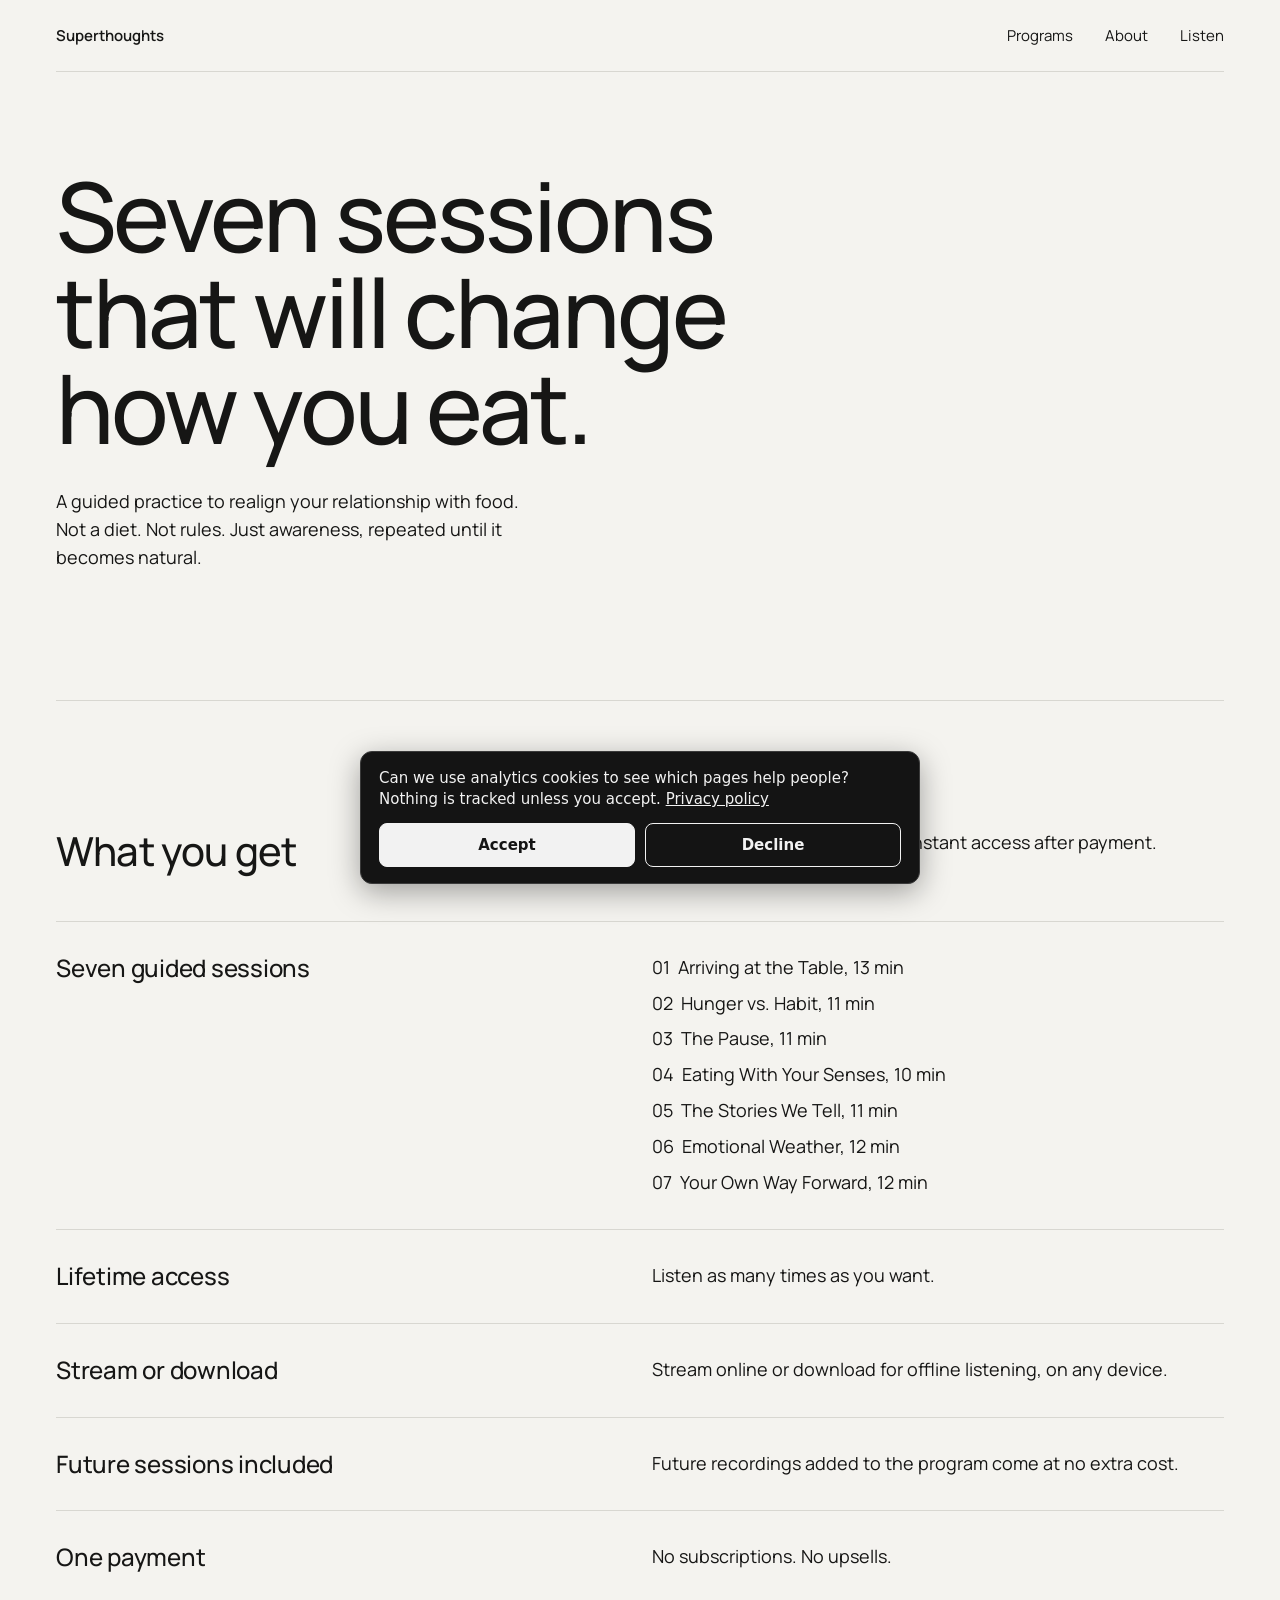
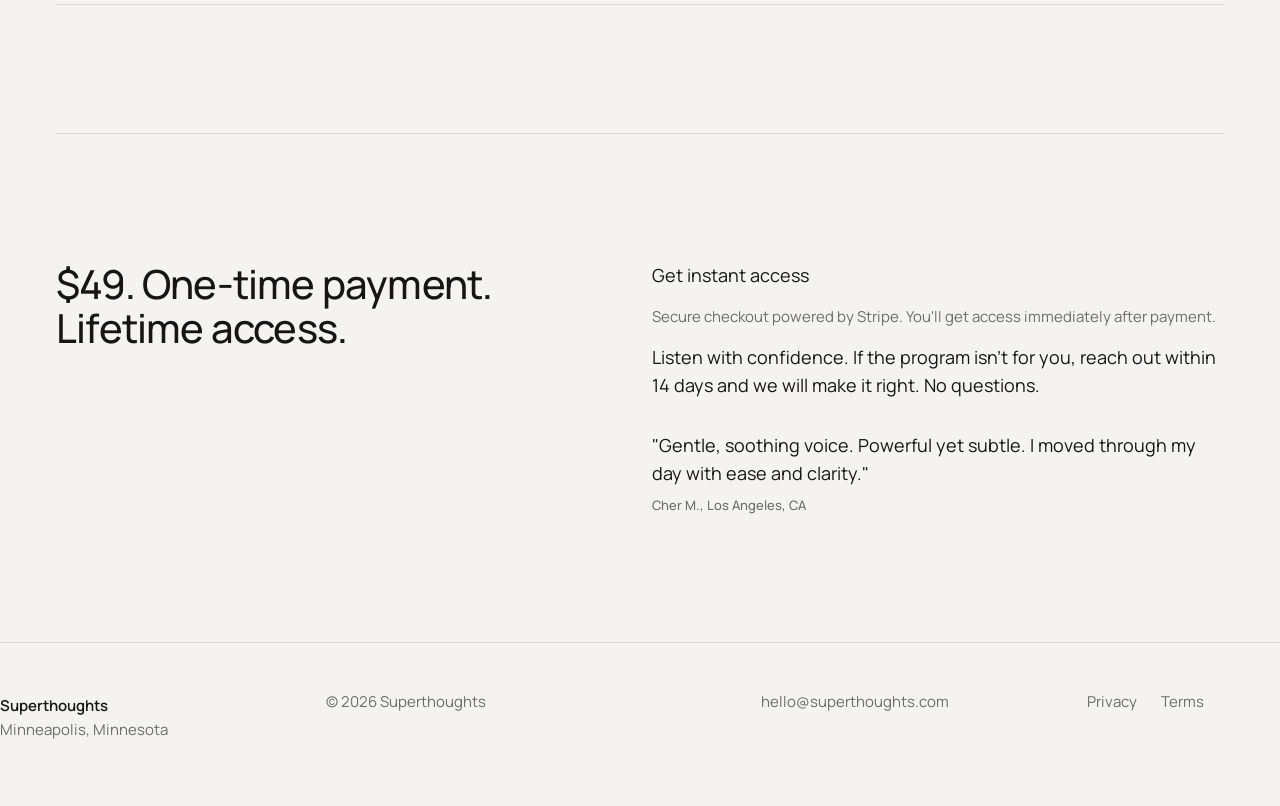
==== commit a9a0a535: "Gate analytics behind consent; remove Meta pixel Nothing third-party loads until the visitor clicks " ====
--- a/checkout.html
+++ b/checkout.html
@@ -20,28 +20,8 @@
 <link rel="preconnect" href="https://fonts.gstatic.com" crossorigin>
 <link href="https://fonts.googleapis.com/css2?family=Manrope:wght@400;500;600&display=swap" rel="stylesheet">
 <link rel="stylesheet" href="superthoughts.css">
-<!-- GA4 -->
-<script async src="https://www.googletagmanager.com/gtag/js?id=G-S151YE55PJ"></script>
-<script>
-  window.dataLayer = window.dataLayer || [];
-  function gtag(){dataLayer.push(arguments);}
-  gtag('js', new Date());
-  gtag('config', 'G-S151YE55PJ');
-</script>
-<!-- Meta Pixel -->
-<script>
-  !function(f,b,e,v,n,t,s)
-  {if(f.fbq)return;n=f.fbq=function(){n.callMethod?
-  n.callMethod.apply(n,arguments):n.queue.push(arguments)};
-  if(!f._fbq)f._fbq=n;n.push=n;n.loaded=!0;n.version='2.0';
-  n.queue=[];t=b.createElement(e);t.async=!0;
-  t.src=v;s=b.getElementsByTagName(e)[0];
-  s.parentNode.insertBefore(t,s)}(window, document,'script',
-  'https://connect.facebook.net/en_US/fbevents.js');
-  fbq('init', '168292265148');
-  fbq('track', 'PageView');
-</script>
-<noscript><img height="1" width="1" style="display:none" src="https://www.facebook.com/tr?id=168292265148&ev=PageView&noscript=1"/></noscript>
+<script src="consent.js" data-ga="G-S151YE55PJ" data-privacy="privacy.html" defer></script>
+
 </head>
 <body>
 <a class="skip" href="#main">Skip to content</a>
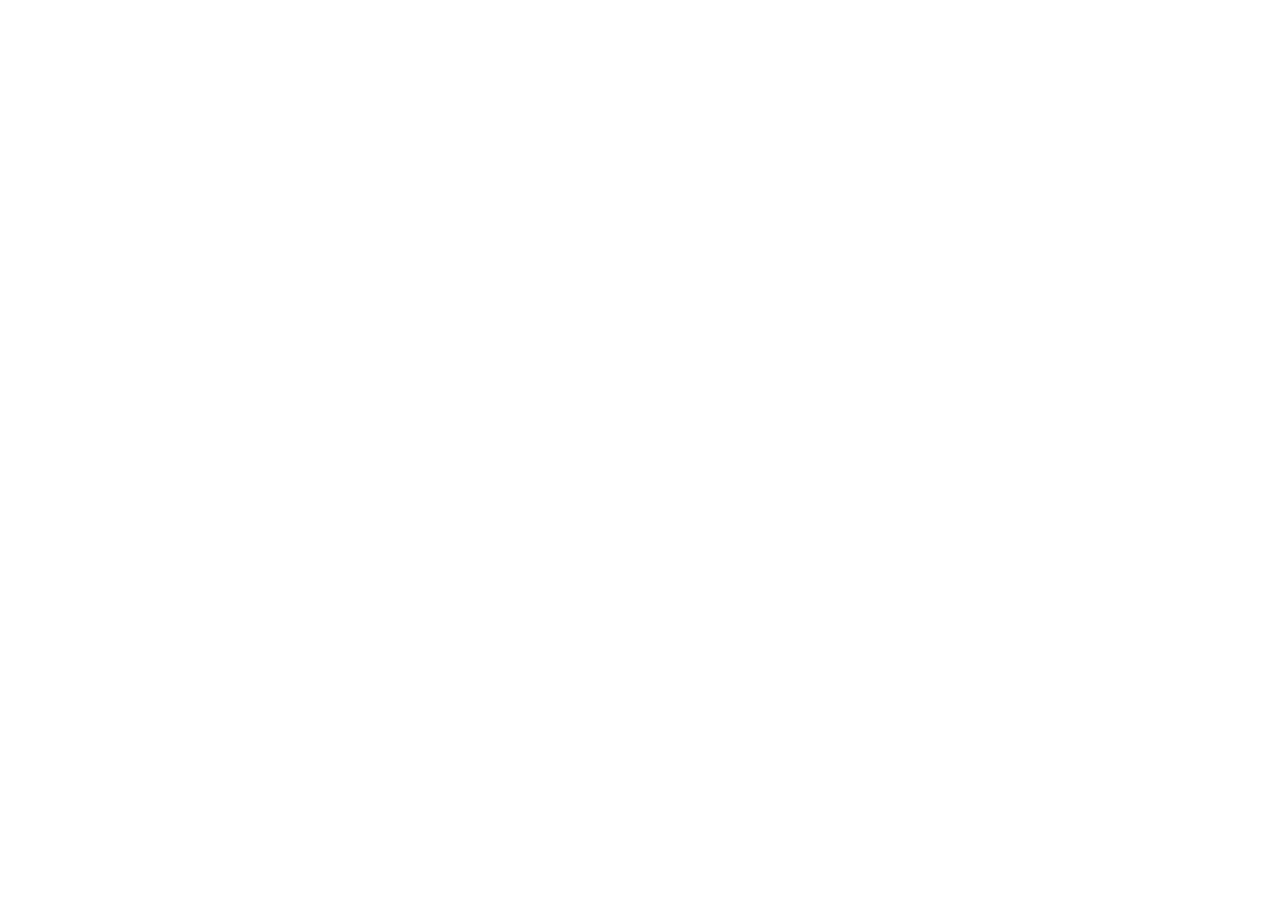
==== commit f342baea: "Redirect Mindful Eating to the Superthoughts series Co-Authored-By: Claude Opus 5.5 <noreply@anthrop" ====
--- a/checkout.html
+++ b/checkout.html
@@ -1,121 +1,10 @@
 <!doctype html>
-<html lang="en">
-<head>
-<meta charset="utf-8">
-<meta name="viewport" content="width=device-width, initial-scale=1">
-<title>Enroll in Mindful Eating | Superthoughts</title>
-<meta name="description" content="Get lifetime access to all 7 guided mindful eating sessions for $49.">
-<link rel="canonical" href="https://mindful-eating.superthoughts.com/checkout.html">
-<meta property="og:type" content="product">
-<meta property="og:url" content="https://mindful-eating.superthoughts.com/checkout.html">
-<meta property="og:title" content="Enroll in Mindful Eating | Superthoughts">
-<meta property="og:description" content="Get lifetime access to all 7 guided mindful eating sessions for $49. One payment, no subscription.">
-<meta property="og:image" content="https://mindful-eating.superthoughts.com/images/og.png">
-<meta name="twitter:card" content="summary_large_image">
-<meta name="twitter:title" content="Enroll in Mindful Eating | Superthoughts">
-<meta name="twitter:description" content="Get lifetime access to all 7 guided mindful eating sessions for $49. One payment, no subscription.">
-<meta name="twitter:image" content="https://mindful-eating.superthoughts.com/images/og.png">
-<link rel="icon" href="data:image/svg+xml,%3Csvg xmlns='http://www.w3.org/2000/svg' viewBox='0 0 32 32'%3E%3Crect width='32' height='32' fill='%23F4F3EF'/%3E%3Ccircle cx='16' cy='16' r='9' fill='none' stroke='%23161615' stroke-width='1.5'/%3E%3C/svg%3E">
-<link rel="preconnect" href="https://fonts.googleapis.com">
-<link rel="preconnect" href="https://fonts.gstatic.com" crossorigin>
-<link href="https://fonts.googleapis.com/css2?family=Manrope:wght@400;500;600&display=swap" rel="stylesheet">
-<link rel="stylesheet" href="superthoughts.css">
-<script src="consent.js" data-ga="G-S151YE55PJ" data-privacy="privacy.html" defer></script>
-
-</head>
-<body>
-<a class="skip" href="#main">Skip to content</a>
-
-<header class="wrap">
-  <nav class="nav" aria-label="Primary">
-    <a class="wordmark" href="https://superthoughts.com">Superthoughts</a>
-    <ul>
-      <li><a href="https://superthoughts.com/#programs">Programs</a></li>
-      <li><a href="https://superthoughts.com/#about">About</a></li>
-      <li><a href="index.html#listen">Listen</a></li>
-    </ul>
-  </nav>
-</header>
-
-<main id="main" class="wrap">
-
-  <section class="hero grid">
-    <h1 class="rise">Seven sessions that will change how you eat.</h1>
-    <p class="lede rise">A guided practice to realign your relationship with food. Not a diet. Not rules. Just awareness, repeated until it becomes natural.</p>
-  </section>
-
-  <section class="grid" id="included">
-    <div class="lead"><h2>What you get</h2></div>
-    <div class="body measure"><p>All 7 guided sessions (80 min). Instant access after payment.</p></div>
-    <ul class="list">
-      <li>
-        <div class="k"><h3>Seven guided sessions</h3></div>
-        <div class="v">
-          <ol class="plain">
-            <li>01 &nbsp;Arriving at the Table, 13 min</li>
-            <li>02 &nbsp;Hunger vs. Habit, 11 min</li>
-            <li>03 &nbsp;The Pause, 11 min</li>
-            <li>04 &nbsp;Eating With Your Senses, 10 min</li>
-            <li>05 &nbsp;The Stories We Tell, 11 min</li>
-            <li>06 &nbsp;Emotional Weather, 12 min</li>
-            <li>07 &nbsp;Your Own Way Forward, 12 min</li>
-          </ol>
-        </div>
-      </li>
-      <li>
-        <div class="k"><h3>Lifetime access</h3></div>
-        <div class="v"><p>Listen as many times as you want.</p></div>
-      </li>
-      <li>
-        <div class="k"><h3>Stream or download</h3></div>
-        <div class="v"><p>Stream online or download for offline listening, on any device.</p></div>
-      </li>
-      <li>
-        <div class="k"><h3>Future sessions included</h3></div>
-        <div class="v"><p>Future recordings added to the program come at no extra cost.</p></div>
-      </li>
-      <li>
-        <div class="k"><h3>One payment</h3></div>
-        <div class="v"><p>No subscriptions. No upsells.</p></div>
-      </li>
-    </ul>
-  </section>
-
-  <section class="grid" id="price">
-    <div class="lead"><h2>$49. One-time payment. Lifetime access.</h2></div>
-    <div class="body measure">
-      <p><a href="https://buy.stripe.com/28EfZjb8c2Xy9BEc8s3Je00">Get instant access</a></p>
-      <p class="small">Secure checkout powered by Stripe. You'll get access immediately after payment.</p>
-      <p>Listen with confidence. If the program isn't for you, reach out within 14 days and we will make it right. No questions.</p>
-      <blockquote style="margin-top:32px"><p>"Gentle, soothing voice. Powerful yet subtle. I moved through my day with ease and clarity."</p><footer class="label" style="margin-top:8px">Cher M., Los Angeles, CA</footer></blockquote>
-    </div>
-  </section>
-
-</main>
-
-<footer class="site wrap">
-  <div class="grid">
-    <div class="a"><span class="wordmark">Superthoughts</span><p class="small">Minneapolis, Minnesota</p></div>
-    <ul class="b small">
-      <li>&copy; 2026 Superthoughts</li>
-    </ul>
-    <ul class="c small">
-      <li><a href="mailto:hello@superthoughts.com">hello@superthoughts.com</a></li>
-    </ul>
-    <ul class="d small">
-      <li><a href="privacy.html">Privacy</a></li>
-      <li><a href="terms.html">Terms</a></li>
-    </ul>
-  </div>
-</footer>
-
-<script>
-  document.querySelectorAll('a[href*="buy.stripe.com"]').forEach(link => {
-    link.addEventListener('click', () => {
-      if (typeof gtag === 'function') gtag('event', 'begin_checkout', { currency: 'USD', value: 49.00, items: [{ item_name: 'Mindful Eating Program' }] });
-      if (typeof fbq === 'function') fbq('track', 'InitiateCheckout', { content_name: 'Mindful Eating Program', value: 49.00, currency: 'USD' });
-    });
-  });
-</script>
-</body>
-</html>
+<html lang="en"><head><meta charset="utf-8">
+<meta name="viewport" content="width=device-width,initial-scale=1">
+<title>Mindful Eating is now on Superthoughts</title>
+<meta name="robots" content="noindex">
+<link rel="canonical" href="https://superthoughts.com/library#mindful-eating">
+<meta http-equiv="refresh" content="0; url=https://superthoughts.com/library#mindful-eating">
+<script>location.replace("https://superthoughts.com/library#mindful-eating" + (location.hash && "https://superthoughts.com/library#mindful-eating".indexOf("#") < 0 ? location.hash : ""));</script>
+<style>body{font-family:system-ui,sans-serif;background:#0f1214;color:#e8e6e1;display:grid;place-items:center;min-height:100vh;margin:0;padding:16px}a{color:#f0c88a}</style>
+</head><body><p>Mindful Eating now lives on Superthoughts. <a href="https://superthoughts.com/library#mindful-eating">Go to the series</a>.</p></body></html>
